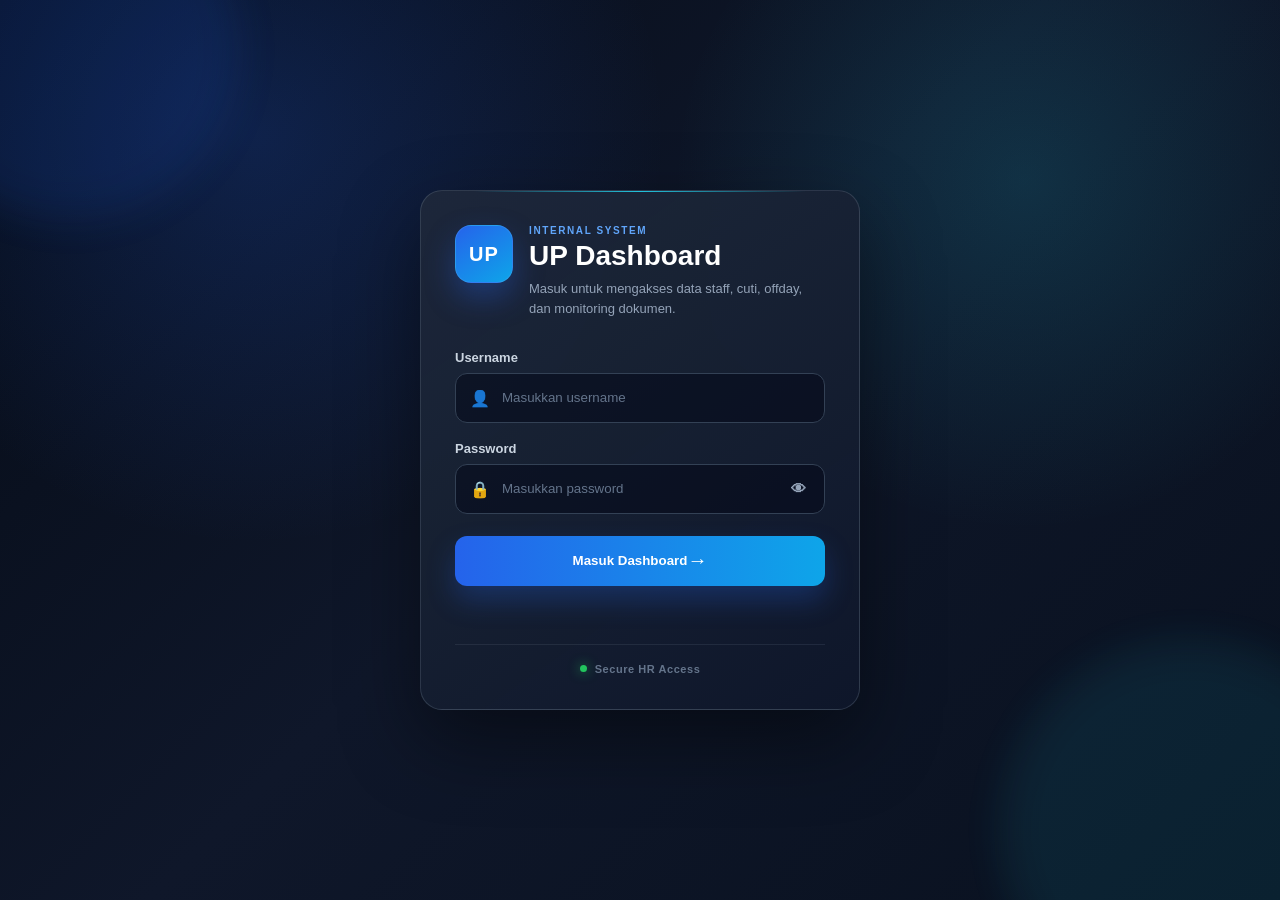
==== index.html @ 170ffdde "fix(ui): refine dashboard colors language and navigation" ====
<!DOCTYPE html>
<html lang="id">
<head>
  <meta charset="UTF-8">
  <meta name="viewport" content="width=device-width, initial-scale=1.0">

  <title>Operation Center</title>

  <link rel="stylesheet" href="theme.css">
  <link rel="stylesheet" href="component.css">
  <link rel="stylesheet" href="animation.css">
  <link rel="stylesheet" href="dashboard.css">
</head>

<body class="oc-dashboard-body">
  <div class="oc-shell">

    <aside class="oc-sidebar">
      <div class="oc-brand">
        <div class="oc-brand-mark" aria-hidden="true">
          <span>OC</span>
        </div>

        <div class="oc-brand-copy">
          <strong>OPERATION CENTER</strong>
          <small>Pusat Operasional</small>
        </div>
      </div>

      <div class="oc-sidebar-label">MENU UTAMA</div>
      <ul id="sidebarMenu" class="oc-nav"></ul>

      <div class="oc-sidebar-footer">
        <div class="oc-system-card">
          <div class="oc-system-head">
            <span class="oc-system-pulse"></span>
            <strong>Sistem Aktif</strong>
          </div>
          <small>Seluruh layanan berjalan normal</small>
        </div>
      </div>
    </aside>

    <main class="oc-main">
      <header class="oc-topbar">
        <div>
          <span class="oc-topbar-eyebrow">OPERATION CENTER</span>
          <strong class="oc-topbar-title">Home</strong>
        </div>

        <div class="oc-topbar-actions">
          <button
            type="button"
            id="btnRefreshDashboard"
            class="oc-btn oc-btn-secondary oc-refresh-btn">
            Perbarui Data
          </button>

          <div class="oc-user-chip">
            <div id="userInitial" class="oc-avatar">OC</div>

            <div class="oc-user-copy">
              <strong id="userInfo">Memuat pengguna...</strong>
              <small>Sesi pengguna aktif</small>
            </div>
          </div>

          <button
            type="button"
            id="btnLogout"
            class="oc-btn oc-btn-ghost">
            Keluar
          </button>
        </div>
      </header>

      <section class="oc-page-heading oc-enter">
        <div>
          <span class="oc-section-kicker">STATUS OPERASIONAL</span>
          <h1 id="welcomeTitle">Selamat Datang</h1>
          <p id="dashboardDate">Memuat tanggal...</p>
        </div>

        <div class="oc-live-status">
          <span class="oc-system-pulse"></span>
          <div>
            <strong>Operasional</strong>
            <small>Status sistem saat ini</small>
          </div>
        </div>
      </section>

      <div id="dashboardError" class="oc-dashboard-error" hidden></div>

      <section class="oc-stat-grid oc-enter">
        <article class="oc-stat-card oc-stat-personnel oc-hover-lift">
          <div class="oc-stat-top">
            <span class="oc-stat-label">TOTAL STAFF</span>
            <span class="oc-stat-symbol">01</span>
          </div>
          <strong id="totalStaff" class="oc-stat-number">0</strong>
          <small id="roleSummary" class="oc-stat-caption">
            CS 0 · Kapten 0 · Kasir 0
          </small>
        </article>

        <article class="oc-stat-card oc-stat-leave oc-hover-lift">
          <div class="oc-stat-top">
            <span class="oc-stat-label">CUTI HARI INI</span>
            <span class="oc-stat-symbol">02</span>
          </div>
          <strong id="staffCuti" class="oc-stat-number">0</strong>
          <small class="oc-stat-caption">Staff yang sedang cuti</small>
        </article>

        <article class="oc-stat-card oc-stat-offday oc-hover-lift">
          <div class="oc-stat-top">
            <span class="oc-stat-label">OFFDAY HARI INI</span>
            <span class="oc-stat-symbol">03</span>
          </div>
          <strong id="offdayHariIni" class="oc-stat-number">0</strong>
          <small class="oc-stat-caption">Offday yang sudah disetujui</small>
        </article>

        <article class="oc-stat-card oc-stat-alert oc-hover-lift">
          <div class="oc-stat-top">
            <span class="oc-stat-label">PERINGATAN DOKUMEN</span>
            <span class="oc-stat-symbol">04</span>
          </div>
          <strong id="documentWarning" class="oc-stat-number">0</strong>
          <small id="documentWarningText" class="oc-stat-caption">
            Passport 0 · Visa 0
          </small>
        </article>
      </section>

      <section class="oc-dashboard-grid oc-dashboard-grid-primary">
        <article class="oc-panel oc-enter">
          <div class="oc-panel-header">
            <div>
              <span class="oc-section-kicker">KOMPOSISI STAFF</span>
              <h2>Komposisi Tim</h2>
              <p>Perbandingan jumlah staff berdasarkan jabatan.</p>
            </div>
          </div>

          <div id="roleChart" class="role-chart">
            <div class="oc-skeleton" style="height: 150px;"></div>
          </div>
        </article>

        <article class="oc-panel oc-enter">
          <div class="oc-panel-header">
            <div>
              <span class="oc-section-kicker">HARI INI</span>
              <h2>Aktivitas Operasional</h2>
              <p>Ringkasan kondisi staff hari ini.</p>
            </div>
          </div>

          <div id="todayActivity" class="activity-list">
            <div class="oc-skeleton" style="height: 150px;"></div>
          </div>
        </article>
      </section>

      <section class="oc-dashboard-grid">
        <article class="oc-panel oc-enter">
          <div class="oc-panel-header">
            <div>
              <span class="oc-section-kicker">PASSPORT</span>
              <h2>Segera Kedaluwarsa</h2>
              <p>Dokumen yang masuk periode peringatan.</p>
            </div>

            <span id="passportWarningBadge" class="oc-badge oc-badge-warning">0</span>
          </div>

          <div id="passportWarningList" class="warning-list"></div>
        </article>

        <article class="oc-panel oc-enter">
          <div class="oc-panel-header">
            <div>
              <span class="oc-section-kicker">VISA</span>
              <h2>Segera Kedaluwarsa</h2>
              <p>Data visa yang membutuhkan perhatian.</p>
            </div>

            <span id="visaWarningBadge" class="oc-badge oc-badge-warning">0</span>
          </div>

          <div id="visaWarningList" class="warning-list"></div>
        </article>
      </section>

      <section class="oc-dashboard-grid">
        <article class="oc-panel oc-enter">
          <div class="oc-panel-header">
            <div>
              <span class="oc-section-kicker">STAFF TERBARU</span>
              <h2>Staff Baru Bergabung</h2>
              <p>Data staff yang terakhir bergabung.</p>
            </div>
          </div>

          <div id="newStaffList" class="new-staff-list"></div>
        </article>

        <article class="oc-panel oc-enter">
          <div class="oc-panel-header">
            <div>
              <span class="oc-section-kicker">RINGKASAN CEPAT</span>
              <h2>Ringkasan Staff</h2>
              <p>Informasi singkat dari database staff.</p>
            </div>
          </div>

          <div class="quick-stat-grid">
            <div class="oc-quick-stat">
              <span>Rata-rata Usia</span>
              <strong id="averageAge">0</strong>
            </div>

            <div class="oc-quick-stat">
              <span>Staff Aktif Hari Ini</span>
              <strong id="activeToday">0</strong>
            </div>

            <div class="oc-quick-stat">
              <span>Domisili Terbanyak</span>
              <strong id="topDomicile">-</strong>
            </div>

            <div class="oc-quick-stat">
              <span>Masa Kerja Terlama</span>
              <strong id="longestServing">-</strong>
            </div>
          </div>
        </article>
      </section>
    </main>
  </div>

  <script src="auth.js"></script>
  <script src="menu.js"></script>
  <script src="ui.js"></script>
  <script src="dashboard.js"></script>
</body>
</html>
---- theme.css ----
@import url("https://fonts.googleapis.com/css2?family=Plus+Jakarta+Sans:wght@400;500;600;700;800&display=swap");

:root {
  color-scheme: dark;

  --oc-font: "Plus Jakarta Sans", Inter, ui-sans-serif, system-ui, -apple-system, BlinkMacSystemFont, "Segoe UI", sans-serif;

  --oc-bg: #12232a;
  --oc-bg-soft: #18313a;
  --oc-surface: #20414a;
  --oc-surface-soft: #28515a;
  --oc-surface-raised: #32616a;

  --oc-text: #f7fbf8;
  --oc-text-soft: #d7e5dd;
  --oc-muted: #a7bbb0;

  --oc-line: rgba(224, 242, 232, .14);
  --oc-line-strong: rgba(224, 242, 232, .24);

  --oc-primary: #7ee0a5;
  --oc-primary-strong: #4fc883;
  --oc-primary-soft: rgba(126, 224, 165, .18);

  --oc-blue: #8db7ff;
  --oc-blue-soft: rgba(141, 183, 255, .17);

  --oc-warning: #f0c96e;
  --oc-warning-soft: rgba(240, 201, 110, .17);

  --oc-danger: #ef9292;
  --oc-danger-soft: rgba(239, 146, 146, .17);

  --oc-purple: #b9a2eb;
  --oc-purple-soft: rgba(185, 162, 235, .17);

  --oc-radius-xs: 8px;
  --oc-radius-sm: 12px;
  --oc-radius-md: 16px;
  --oc-radius-lg: 22px;
  --oc-radius-xl: 28px;

  --oc-shadow-sm: 0 10px 26px rgba(4, 14, 17, .14);
  --oc-shadow-md: 0 18px 46px rgba(4, 14, 17, .20);
  --oc-shadow-lg: 0 30px 84px rgba(4, 14, 17, .28);

  --oc-speed-fast: 140ms;
  --oc-speed: 190ms;
  --oc-speed-slow: 320ms;
  --oc-ease: cubic-bezier(.2, .75, .2, 1);

  --oc-sidebar-width: 264px;
  --oc-topbar-height: 72px;

  --oc-z-dropdown: 50;
  --oc-z-topbar: 100;
  --oc-z-modal: 1000;
  --oc-z-toast: 1200;
}

*,
*::before,
*::after {
  box-sizing: border-box;
}

html {
  min-height: 100%;
  background: var(--oc-bg);
}

body {
  margin: 0;
  min-height: 100vh;
  background:
    radial-gradient(circle at 12% 10%, rgba(126, 224, 165, .10), transparent 30rem),
    radial-gradient(circle at 88% 8%, rgba(141, 183, 255, .08), transparent 28rem),
    linear-gradient(150deg, #12242b 0%, #18323a 52%, #102127 100%);
  color: var(--oc-text);
  font-family: var(--oc-font);
  text-rendering: optimizeLegibility;
}

button,
input,
select,
textarea {
  font: inherit;
}

a {
  color: inherit;
}

::selection {
  background: rgba(126, 224, 165, .34);
  color: #fff;
}
---- component.css ----
.oc-card {
  border: 1px solid var(--oc-line);
  border-radius: var(--oc-radius-lg);
  background:
    linear-gradient(145deg, rgba(28, 57, 68, .92), rgba(18, 37, 45, .96));
  box-shadow: var(--oc-shadow-sm);
}

.oc-card-soft {
  border: 1px solid var(--oc-line);
  border-radius: var(--oc-radius-md);
  background: rgba(255, 255, 255, .025);
}

.oc-btn {
  display: inline-flex;
  align-items: center;
  justify-content: center;
  gap: 8px;
  min-height: 40px;
  padding: 9px 14px;
  border: 1px solid transparent;
  border-radius: 12px;
  cursor: pointer;
  font-weight: 700;
  transition:
    transform var(--oc-speed) var(--oc-ease),
    background var(--oc-speed) var(--oc-ease),
    border-color var(--oc-speed) var(--oc-ease),
    opacity var(--oc-speed) var(--oc-ease);
}

.oc-btn:hover {
  transform: translateY(-1px);
}

.oc-btn:active {
  transform: translateY(0);
}

.oc-btn:disabled {
  cursor: not-allowed;
  opacity: .48;
}

.oc-btn-primary {
  background: linear-gradient(135deg, var(--oc-primary-strong), var(--oc-primary));
  color: #07180f;
  box-shadow: 0 12px 24px rgba(72, 185, 120, .16);
}

.oc-btn-secondary {
  border-color: var(--oc-line);
  background: rgba(255, 255, 255, .035);
  color: var(--oc-text);
}

.oc-btn-danger {
  background: var(--oc-danger);
  color: #2a0c0c;
}

.oc-btn-ghost {
  background: transparent;
  color: var(--oc-text-soft);
}

.oc-input,
.oc-select,
.oc-textarea {
  width: 100%;
  border: 1px solid var(--oc-line-strong);
  border-radius: 12px;
  background: rgba(7, 18, 23, .62);
  color: var(--oc-text);
  outline: none;
  transition:
    border-color var(--oc-speed) var(--oc-ease),
    box-shadow var(--oc-speed) var(--oc-ease),
    background var(--oc-speed) var(--oc-ease);
}

.oc-input,
.oc-select {
  min-height: 44px;
  padding: 10px 12px;
}

.oc-textarea {
  min-height: 110px;
  padding: 12px;
  resize: vertical;
}

.oc-input:focus,
.oc-select:focus,
.oc-textarea:focus {
  border-color: rgba(114, 212, 154, .58);
  background: rgba(9, 24, 30, .86);
  box-shadow: 0 0 0 4px rgba(114, 212, 154, .10);
}

.oc-badge {
  display: inline-flex;
  align-items: center;
  gap: 6px;
  min-height: 26px;
  padding: 5px 9px;
  border-radius: 999px;
  font-size: 10px;
  font-weight: 800;
}

.oc-badge-success {
  background: var(--oc-primary-soft);
  color: #c9eed8;
}

.oc-badge-info {
  background: var(--oc-blue-soft);
  color: #c8d9ff;
}

.oc-badge-warning {
  background: var(--oc-warning-soft);
  color: #f0daa6;
}

.oc-badge-danger {
  background: var(--oc-danger-soft);
  color: #f4bcbc;
}

.oc-table-wrap {
  overflow: auto;
  border: 1px solid var(--oc-line);
  border-radius: var(--oc-radius-lg);
  background: rgba(18, 37, 45, .74);
}

.oc-table {
  width: 100%;
  min-width: 820px;
  border-collapse: separate;
  border-spacing: 0;
}

.oc-table th {
  position: sticky;
  top: 0;
  z-index: 2;
  padding: 13px 14px;
  border-bottom: 1px solid var(--oc-line);
  background: rgba(13, 29, 35, .96);
  color: var(--oc-muted);
  font-size: 10px;
  letter-spacing: .10em;
  text-align: left;
}

.oc-table td {
  padding: 14px;
  border-bottom: 1px solid var(--oc-line);
  color: var(--oc-text-soft);
  font-size: 12px;
}

.oc-table tbody tr {
  transition: background var(--oc-speed) var(--oc-ease);
}

.oc-table tbody tr:hover {
  background: rgba(255, 255, 255, .025);
}

.oc-modal {
  position: fixed;
  inset: 0;
  z-index: var(--oc-z-modal);
  display: none;
  align-items: center;
  justify-content: center;
  padding: 20px;
  background: rgba(3, 10, 13, .74);
  backdrop-filter: blur(10px);
}

.oc-modal.is-open {
  display: flex;
}

.oc-modal-panel {
  width: min(680px, 100%);
  max-height: 90vh;
  overflow: auto;
  border: 1px solid var(--oc-line-strong);
  border-radius: var(--oc-radius-xl);
  background:
    linear-gradient(145deg, rgba(32, 64, 75, .98), rgba(14, 31, 38, .98));
  box-shadow: var(--oc-shadow-lg);
}

.oc-modal-head,
.oc-modal-foot {
  display: flex;
  align-items: center;
  justify-content: space-between;
  gap: 14px;
  padding: 18px 20px;
}

.oc-modal-head {
  border-bottom: 1px solid var(--oc-line);
}

.oc-modal-body {
  padding: 20px;
}

.oc-modal-foot {
  justify-content: flex-end;
  border-top: 1px solid var(--oc-line);
}

.oc-toast-stack {
  position: fixed;
  top: 18px;
  right: 18px;
  z-index: var(--oc-z-toast);
  display: grid;
  gap: 10px;
  width: min(360px, calc(100vw - 36px));
}

.oc-toast {
  position: relative;
  padding: 14px 16px;
  overflow: hidden;
  border: 1px solid var(--oc-line-strong);
  border-radius: 14px;
  background: rgba(22, 47, 56, .97);
  box-shadow: var(--oc-shadow-md);
}

.oc-toast strong {
  display: block;
  margin-bottom: 4px;
  color: #fff;
  font-size: 12px;
}

.oc-toast p {
  margin: 0;
  color: var(--oc-muted);
  font-size: 11px;
}

.oc-toast::after {
  position: absolute;
  right: 0;
  bottom: 0;
  left: 0;
  height: 2px;
  transform-origin: left;
  animation: ocToastProgress var(--toast-duration, 3200ms) linear forwards;
  background: var(--oc-primary);
  content: "";
}

.oc-skeleton {
  position: relative;
  overflow: hidden;
  border-radius: 10px;
  background: rgba(255, 255, 255, .04);
}

.oc-skeleton::after {
  position: absolute;
  inset: 0;
  transform: translateX(-100%);
  animation: ocShimmer 1.4s infinite;
  background: linear-gradient(90deg, transparent, rgba(255,255,255,.07), transparent);
  content: "";
}

.oc-empty {
  padding: 26px 18px;
  color: var(--oc-muted);
  text-align: center;
}

.oc-avatar {
  display: grid;
  width: 36px;
  height: 36px;
  place-items: center;
  border-radius: 50%;
  background: var(--oc-primary-soft);
  color: #dff7e8;
  font-size: 12px;
  font-weight: 800;
}
---- animation.css ----
@keyframes ocFadeUp {
  from {
    opacity: 0;
    transform: translateY(10px);
  }
  to {
    opacity: 1;
    transform: translateY(0);
  }
}

@keyframes ocModalIn {
  from {
    opacity: 0;
    transform: translateY(8px) scale(.985);
  }
  to {
    opacity: 1;
    transform: translateY(0) scale(1);
  }
}

@keyframes ocToastProgress {
  from { transform: scaleX(1); }
  to { transform: scaleX(0); }
}

@keyframes ocShimmer {
  to { transform: translateX(100%); }
}

.oc-enter {
  animation: ocFadeUp 420ms var(--oc-ease) both;
}

.oc-modal.is-open .oc-modal-panel {
  animation: ocModalIn 240ms var(--oc-ease) both;
}

.oc-hover-lift {
  transition:
    transform var(--oc-speed) var(--oc-ease),
    border-color var(--oc-speed) var(--oc-ease),
    box-shadow var(--oc-speed) var(--oc-ease);
}

.oc-hover-lift:hover {
  transform: translateY(-2px);
  border-color: var(--oc-line-strong);
  box-shadow: var(--oc-shadow-md);
}

@media (prefers-reduced-motion: reduce) {
  *,
  *::before,
  *::after {
    scroll-behavior: auto !important;
    animation-duration: .001ms !important;
    animation-iteration-count: 1 !important;
    transition-duration: .001ms !important;
  }
}
---- dashboard.css ----
.oc-dashboard-body {
  min-width: 320px;
  overflow-x: hidden;
}

.oc-shell {
  display: grid;
  grid-template-columns: var(--oc-sidebar-width) minmax(0, 1fr);
  min-height: 100vh;
}

.oc-sidebar {
  position: sticky;
  top: 0;
  display: flex;
  flex-direction: column;
  height: 100vh;
  padding: 22px 16px 16px;
  overflow-y: auto;
  border-right: 1px solid var(--oc-line);
  background:
    linear-gradient(180deg, rgba(30, 63, 73, .98), rgba(18, 39, 47, .99));
  backdrop-filter: blur(8px);
}

.oc-brand {
  display: flex;
  align-items: center;
  gap: 12px;
  padding: 7px 8px 23px;
}

.oc-brand-mark {
  position: relative;
  display: grid;
  width: 46px;
  height: 46px;
  flex: 0 0 auto;
  place-items: center;
  overflow: hidden;
  border: 1px solid rgba(114, 212, 154, .27);
  border-radius: 15px;
  background:
    radial-gradient(circle at 28% 24%, rgba(255,255,255,.20), transparent 30%),
    linear-gradient(145deg, rgba(114,212,154,.25), rgba(72,185,120,.08));
  color: #e5faed;
  box-shadow: 0 12px 28px rgba(34, 121, 75, .18);
  font-size: 12px;
  font-weight: 800;
  letter-spacing: .08em;
}

.oc-brand-mark::after {
  position: absolute;
  right: -14px;
  bottom: -18px;
  width: 44px;
  height: 44px;
  border: 1px solid rgba(114, 212, 154, .24);
  border-radius: 50%;
  content: "";
}

.oc-brand-copy strong,
.oc-brand-copy small {
  display: block;
}

.oc-brand-copy strong {
  font-size: 13px;
  letter-spacing: .10em;
}

.oc-brand-copy small {
  margin-top: 4px;
  color: var(--oc-muted);
  font-size: 10px;
}

.oc-sidebar-label {
  padding: 13px 12px 8px;
  color: #71897e;
  font-size: 9px;
  font-weight: 800;
  letter-spacing: .18em;
}

.oc-nav {
  display: grid;
  gap: 5px;
  margin: 0;
  padding: 0;
  list-style: none;
}

.oc-nav a {
  position: relative;
  display: flex;
  align-items: center;
  gap: 11px;
  min-height: 44px;
  padding: 10px 12px;
  border: 1px solid transparent;
  border-radius: 12px;
  color: var(--oc-text-soft);
  text-decoration: none;
  transition:
    color var(--oc-speed) var(--oc-ease),
    background var(--oc-speed) var(--oc-ease),
    border-color var(--oc-speed) var(--oc-ease),
    transform var(--oc-speed) var(--oc-ease);
}

.oc-nav a:hover {
  transform: translateX(2px);
  border-color: var(--oc-line);
  background: rgba(255,255,255,.035);
  color: #fff;
}

.oc-nav a.active {
  border-color: rgba(114, 212, 154, .18);
  background:
    linear-gradient(90deg, rgba(114,212,154,.15), rgba(114,212,154,.025));
  color: #effff5;
}

.oc-nav a.active::before {
  position: absolute;
  left: -5px;
  width: 3px;
  height: 24px;
  border-radius: 999px;
  background: var(--oc-primary);
  box-shadow: 0 0 16px rgba(114, 212, 154, .44);
  content: "";
}

.oc-nav-icon {
  display: grid;
  width: 24px;
  height: 24px;
  place-items: center;
  border: 1px solid var(--oc-line);
  border-radius: 8px;
  color: var(--oc-muted);
  font-size: 9px;
  font-weight: 800;
  letter-spacing: .04em;
}

.oc-nav a.active .oc-nav-icon {
  border-color: rgba(114, 212, 154, .20);
  background: var(--oc-primary-soft);
  color: var(--oc-primary);
}

.oc-sidebar-footer {
  margin-top: auto;
  padding-top: 22px;
}

.oc-system-card {
  padding: 14px;
  border: 1px solid var(--oc-line);
  border-radius: 16px;
  background: rgba(255,255,255,.025);
}

.oc-system-head {
  display: flex;
  align-items: center;
  gap: 8px;
}

.oc-system-head strong {
  font-size: 11px;
}

.oc-system-card small {
  display: block;
  margin-top: 7px;
  color: var(--oc-muted);
  font-size: 9px;
  line-height: 1.5;
}

.oc-system-pulse {
  width: 8px;
  height: 8px;
  flex: 0 0 auto;
  border-radius: 50%;
  background: var(--oc-primary);
  box-shadow: 0 0 14px rgba(114, 212, 154, .62);
}

.oc-main {
  min-width: 0;
  padding: 0 28px 42px;
}

.oc-topbar {
  position: sticky;
  top: 0;
  z-index: var(--oc-z-topbar);
  display: flex;
  align-items: center;
  justify-content: space-between;
  min-height: var(--oc-topbar-height);
  margin: 0 -28px 26px;
  padding: 0 28px;
  border-bottom: 1px solid var(--oc-line);
  background: rgba(19, 42, 50, .94);
  backdrop-filter: blur(8px);
}

.oc-topbar-eyebrow,
.oc-topbar-title {
  display: block;
}

.oc-topbar-eyebrow {
  color: var(--oc-muted);
  font-size: 9px;
  font-weight: 800;
  letter-spacing: .18em;
}

.oc-topbar-title {
  margin-top: 4px;
  font-size: 14px;
}

.oc-topbar-actions {
  display: flex;
  align-items: center;
  gap: 10px;
}

.oc-refresh-btn {
  min-width: 130px;
}

.oc-user-chip {
  display: flex;
  align-items: center;
  gap: 10px;
  padding: 6px 11px 6px 7px;
  border: 1px solid var(--oc-line);
  border-radius: 999px;
  background: rgba(255,255,255,.025);
}

.oc-user-copy strong,
.oc-user-copy small {
  display: block;
}

.oc-user-copy strong {
  max-width: 190px;
  overflow: hidden;
  font-size: 11px;
  text-overflow: ellipsis;
  white-space: nowrap;
}

.oc-user-copy small {
  margin-top: 2px;
  color: var(--oc-muted);
  font-size: 9px;
}

.oc-page-heading {
  display: flex;
  align-items: flex-end;
  justify-content: space-between;
  gap: 22px;
  margin-bottom: 22px;
}

.oc-section-kicker {
  color: var(--oc-primary);
  font-size: 9px;
  font-weight: 800;
  letter-spacing: .18em;
}

.oc-page-heading h1 {
  margin: 7px 0 0;
  font-size: clamp(28px, 3vw, 42px);
  line-height: 1.08;
}

.oc-page-heading p {
  margin: 9px 0 0;
  color: var(--oc-muted);
  font-size: 12px;
}

.oc-live-status {
  display: flex;
  align-items: center;
  gap: 11px;
  min-width: 190px;
  padding: 13px 15px;
  border: 1px solid rgba(114, 212, 154, .16);
  border-radius: 16px;
  background: rgba(114, 212, 154, .055);
}

.oc-live-status strong,
.oc-live-status small {
  display: block;
}

.oc-live-status strong {
  font-size: 11px;
}

.oc-live-status small {
  margin-top: 3px;
  color: var(--oc-muted);
  font-size: 9px;
}

.oc-dashboard-error {
  margin-bottom: 16px;
  padding: 14px 16px;
  border: 1px solid rgba(233, 130, 130, .24);
  border-radius: 14px;
  background: var(--oc-danger-soft);
  color: #f5c1c1;
  font-size: 12px;
}

.oc-stat-grid {
  display: grid;
  grid-template-columns: repeat(4, minmax(0, 1fr));
  gap: 16px;
}

.oc-stat-card {
  position: relative;
  min-height: 148px;
  padding: 18px;
  overflow: hidden;
  border: 1px solid var(--oc-line);
  border-radius: var(--oc-radius-lg);
  background:
    linear-gradient(145deg, rgba(38, 78, 88, .96), rgba(25, 53, 61, .98));
  box-shadow: var(--oc-shadow-sm);
}

.oc-stat-card::after {
  position: absolute;
  right: -42px;
  bottom: -64px;
  width: 152px;
  height: 152px;
  border: 1px solid currentColor;
  border-radius: 50%;
  content: "";
  opacity: .09;
}

.oc-stat-card::before {
  position: absolute;
  right: 22px;
  bottom: 18px;
  width: 38px;
  height: 1px;
  background: currentColor;
  content: "";
  opacity: .24;
}

.oc-stat-personnel { color: var(--oc-primary); }
.oc-stat-leave { color: var(--oc-blue); }
.oc-stat-offday { color: var(--oc-purple); }
.oc-stat-alert { color: var(--oc-warning); }

.oc-stat-top {
  display: flex;
  align-items: center;
  justify-content: space-between;
}

.oc-stat-label {
  color: var(--oc-text-soft);
  font-size: 10px;
  font-weight: 800;
  letter-spacing: .09em;
}

.oc-stat-symbol {
  color: currentColor;
  font-size: 10px;
  font-weight: 800;
}

.oc-stat-number {
  display: block;
  margin-top: 22px;
  color: #fff;
  font-size: 32px;
  font-weight: 800;
  line-height: 1;
}

.oc-stat-caption {
  display: block;
  margin-top: 9px;
  color: var(--oc-muted);
  font-size: 10px;
}

.oc-dashboard-grid {
  display: grid;
  grid-template-columns: repeat(2, minmax(0, 1fr));
  gap: 16px;
  margin-top: 16px;
}

.oc-dashboard-grid-primary {
  grid-template-columns: minmax(0, 1.15fr) minmax(0, .85fr);
}

.oc-panel {
  min-width: 0;
  padding: 18px;
  border: 1px solid var(--oc-line);
  border-radius: var(--oc-radius-lg);
  background:
    linear-gradient(145deg, rgba(35, 72, 82, .96), rgba(24, 50, 58, .98));
  box-shadow: var(--oc-shadow-sm);
}

.oc-panel-header {
  display: flex;
  align-items: flex-start;
  justify-content: space-between;
  gap: 15px;
  margin-bottom: 16px;
}

.oc-panel-header h2 {
  margin: 6px 0 0;
  font-size: 16px;
}

.oc-panel-header p {
  margin: 5px 0 0;
  color: var(--oc-muted);
  font-size: 10px;
  line-height: 1.5;
}

.role-chart,
.activity-list,
.warning-list,
.new-staff-list {
  display: grid;
  gap: 10px;
}

.role-row {
  display: grid;
  grid-template-columns: 82px minmax(0, 1fr) 38px;
  align-items: center;
  gap: 12px;
  min-height: 42px;
}

.role-label,
.role-value {
  color: var(--oc-text-soft);
  font-size: 11px;
  font-weight: 700;
}

.role-value {
  text-align: right;
}

.role-track {
  height: 8px;
  overflow: hidden;
  border-radius: 999px;
  background: rgba(255,255,255,.045);
}

.role-fill {
  height: 100%;
  border-radius: inherit;
  background: linear-gradient(90deg, var(--oc-primary-strong), var(--oc-primary));
}

.role-row:nth-child(2) .role-fill {
  background: linear-gradient(90deg, #6688cf, var(--oc-blue));
}

.role-row:nth-child(3) .role-fill {
  background: linear-gradient(90deg, #bf974a, var(--oc-warning));
}

.activity-item,
.warning-item,
.new-staff-item {
  display: flex;
  align-items: center;
  justify-content: space-between;
  gap: 14px;
  min-height: 58px;
  padding: 11px 12px;
  border: 1px solid var(--oc-line);
  border-radius: 13px;
  background: rgba(255,255,255,.022);
}

.activity-left strong,
.warning-left strong,
.new-staff-left strong {
  display: block;
  color: var(--oc-text);
  font-size: 11px;
}

.activity-left small,
.warning-left small,
.new-staff-left small {
  display: block;
  margin-top: 4px;
  color: var(--oc-muted);
  font-size: 9px;
}

.activity-count {
  display: grid;
  min-width: 32px;
  height: 32px;
  place-items: center;
  border-radius: 10px;
  background: var(--oc-primary-soft);
  color: #ccebd8;
  font-size: 10px;
  font-weight: 800;
}

.warning-days {
  color: #f0d79b;
  font-size: 10px;
  font-weight: 800;
}

.warning-days.expired {
  color: #f1b4b4;
}

.new-staff-role {
  padding: 5px 8px;
  border-radius: 999px;
  background: var(--oc-blue-soft);
  color: #c8d9ff;
  font-size: 8px;
  font-weight: 800;
  letter-spacing: .04em;
}

#passportWarningList,
#visaWarningList,
#newStaffList {
  max-height: 330px;
  overflow-y: auto;
  padding-right: 4px;
}

.quick-stat-grid {
  display: grid;
  grid-template-columns: repeat(2, minmax(0, 1fr));
  gap: 10px;
}

.oc-quick-stat {
  min-height: 88px;
  padding: 14px;
  border: 1px solid var(--oc-line);
  border-radius: 14px;
  background: rgba(255,255,255,.025);
}

.oc-quick-stat span {
  display: block;
  color: var(--oc-muted);
  font-size: 9px;
}

.oc-quick-stat strong {
  display: block;
  margin-top: 9px;
  color: var(--oc-text);
  font-size: 15px;
}

.dashboard-empty {
  padding: 22px 16px;
  border: 1px dashed var(--oc-line-strong);
  border-radius: 13px;
  color: var(--oc-muted);
  font-size: 10px;
  text-align: center;
}

@media (max-width: 1180px) {
  .oc-stat-grid {
    grid-template-columns: repeat(2, minmax(0, 1fr));
  }

  .oc-dashboard-grid-primary {
    grid-template-columns: 1fr;
  }
}

@media (max-width: 920px) {
  .oc-shell {
    grid-template-columns: 220px minmax(0, 1fr);
  }

  .oc-main {
    padding-inline: 20px;
  }

  .oc-topbar {
    margin-inline: -20px;
    padding-inline: 20px;
  }

  .oc-topbar-actions {
    gap: 7px;
  }

  .oc-user-copy {
    display: none;
  }
}

@media (max-width: 760px) {
  .oc-shell {
    display: block;
  }

  .oc-sidebar {
    position: relative;
    width: 100%;
    height: auto;
    border-right: 0;
    border-bottom: 1px solid var(--oc-line);
  }

  .oc-sidebar-footer {
    margin-top: 10px;
  }

  .oc-main {
    padding-inline: 16px;
  }

  .oc-topbar {
    position: relative;
    align-items: flex-start;
    margin-inline: -16px;
    padding: 14px 16px;
  }

  .oc-topbar-actions {
    flex-wrap: wrap;
    justify-content: flex-end;
  }

  .oc-page-heading {
    align-items: flex-start;
    flex-direction: column;
  }

  .oc-stat-grid,
  .oc-dashboard-grid,
  .quick-stat-grid {
    grid-template-columns: 1fr;
  }
}
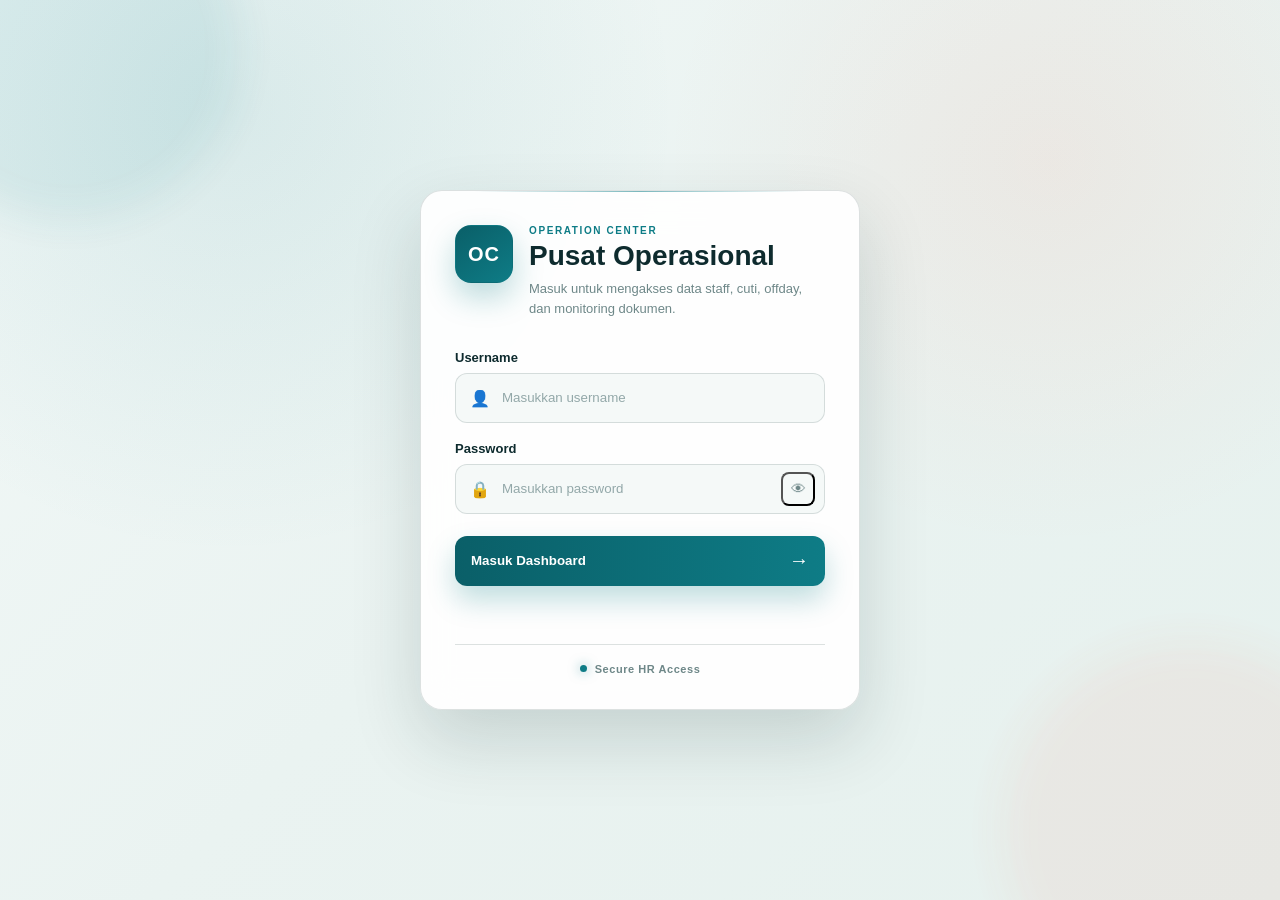
==== commit 65bb9af2: "feat(dashboard): tambah ikon & pewarnaan urgensi di widget Home" ====
--- a/index.html
+++ b/index.html
@@ -218,21 +218,25 @@
 
           <div class="quick-stat-grid">
             <div class="oc-quick-stat">
+              <span class="quick-stat-icon"><svg viewBox="0 0 24 24" fill="none" stroke="currentColor" stroke-width="1.8" stroke-linecap="round" stroke-linejoin="round"><path d="M16 21v-2a4 4 0 0 0-4-4H6a4 4 0 0 0-4 4v2"/><circle cx="9" cy="7" r="4"/><path d="M22 21v-2a4 4 0 0 0-3-3.87"/><path d="M16 3.13a4 4 0 0 1 0 7.75"/></svg></span>
               <span>Rata-rata Usia</span>
               <strong id="averageAge">0</strong>
             </div>
 
             <div class="oc-quick-stat">
+              <span class="quick-stat-icon"><svg viewBox="0 0 24 24" fill="none" stroke="currentColor" stroke-width="1.8" stroke-linecap="round" stroke-linejoin="round"><circle cx="12" cy="12" r="10"/><path d="m9 12 2 2 4-4"/></svg></span>
               <span>Staff Aktif Hari Ini</span>
               <strong id="activeToday">0</strong>
             </div>
 
             <div class="oc-quick-stat">
+              <span class="quick-stat-icon"><svg viewBox="0 0 24 24" fill="none" stroke="currentColor" stroke-width="1.8" stroke-linecap="round" stroke-linejoin="round"><path d="M20 10c0 6-8 12-8 12s-8-6-8-12a8 8 0 0 1 16 0Z"/><circle cx="12" cy="10" r="3"/></svg></span>
               <span>Domisili Terbanyak</span>
               <strong id="topDomicile">-</strong>
             </div>
 
             <div class="oc-quick-stat">
+              <span class="quick-stat-icon"><svg viewBox="0 0 24 24" fill="none" stroke="currentColor" stroke-width="1.8" stroke-linecap="round" stroke-linejoin="round"><rect width="20" height="14" x="2" y="7" rx="2"/><path d="M16 7V5a2 2 0 0 0-2-2h-4a2 2 0 0 0-2 2v2"/></svg></span>
               <span>Masa Kerja Terlama</span>
               <strong id="longestServing">-</strong>
             </div>
--- a/theme.css
+++ b/theme.css
@@ -1,38 +1,53 @@
 @import url("https://fonts.googleapis.com/css2?family=Plus+Jakarta+Sans:wght@400;500;600;700;800&display=swap");
 
+/*
+  =========================================================
+  HARBOR DECK — palet terang bertema pusat operasional
+  pelabuhan/kapal (cocok dengan role KAPTEN, CS, KASIR).
+  Latar cerah seperti kabut laut, aksen teal pelabuhan,
+  dan satu warna koral "suar" dipakai terbatas untuk hal
+  yang butuh perhatian (menu aktif, status mendesak).
+  =========================================================
+*/
+
 :root {
-  color-scheme: dark;
+  color-scheme: light;
 
   --oc-font: "Plus Jakarta Sans", Inter, ui-sans-serif, system-ui, -apple-system, BlinkMacSystemFont, "Segoe UI", sans-serif;
 
-  --oc-bg: #12232a;
-  --oc-bg-soft: #18313a;
-  --oc-surface: #20414a;
-  --oc-surface-soft: #28515a;
-  --oc-surface-raised: #32616a;
+  --oc-bg: #eff5f4;
+  --oc-bg-soft: #e3eeec;
+  --oc-surface: #ffffff;
+  --oc-surface-soft: #f4f9f8;
+  --oc-surface-raised: #e7f1ef;
 
-  --oc-text: #f7fbf8;
-  --oc-text-soft: #d7e5dd;
-  --oc-muted: #a7bbb0;
+  --oc-text: #0e2b2e;
+  --oc-text-soft: #3e5c5c;
+  --oc-muted: #6e8788;
 
-  --oc-line: rgba(224, 242, 232, .14);
-  --oc-line-strong: rgba(224, 242, 232, .24);
+  --oc-line: rgba(14, 43, 46, .12);
+  --oc-line-strong: rgba(14, 43, 46, .22);
 
-  --oc-primary: #7ee0a5;
-  --oc-primary-strong: #4fc883;
-  --oc-primary-soft: rgba(126, 224, 165, .18);
+  --oc-primary: #0e7c86;
+  --oc-primary-strong: #0a5f68;
+  --oc-primary-soft: rgba(14, 124, 134, .12);
 
-  --oc-blue: #8db7ff;
-  --oc-blue-soft: rgba(141, 183, 255, .17);
+  --oc-blue: #2e7dc0;
+  --oc-blue-soft: rgba(46, 125, 192, .12);
 
-  --oc-warning: #f0c96e;
-  --oc-warning-soft: rgba(240, 201, 110, .17);
+  --oc-warning: #c97a12;
+  --oc-warning-soft: rgba(201, 122, 18, .14);
 
-  --oc-danger: #ef9292;
-  --oc-danger-soft: rgba(239, 146, 146, .17);
+  --oc-danger: #c8483a;
+  --oc-danger-soft: rgba(200, 72, 58, .12);
 
-  --oc-purple: #b9a2eb;
-  --oc-purple-soft: rgba(185, 162, 235, .17);
+  --oc-purple: #6e5da6;
+  --oc-purple-soft: rgba(110, 93, 166, .13);
+
+  /* Aksen "suar" — dipakai TERBATAS: menu aktif, status mendesak. */
+  --oc-accent: #ff6b4a;
+  --oc-accent-strong: #e8532f;
+  --oc-accent-soft: rgba(255, 107, 74, .14);
 
   --oc-radius-xs: 8px;
   --oc-radius-sm: 12px;
@@ -40,9 +55,9 @@
   --oc-radius-lg: 22px;
   --oc-radius-xl: 28px;
 
-  --oc-shadow-sm: 0 10px 26px rgba(4, 14, 17, .14);
-  --oc-shadow-md: 0 18px 46px rgba(4, 14, 17, .20);
-  --oc-shadow-lg: 0 30px 84px rgba(4, 14, 17, .28);
+  --oc-shadow-sm: 0 8px 20px rgba(14, 43, 46, .06);
+  --oc-shadow-md: 0 16px 36px rgba(14, 43, 46, .09);
+  --oc-shadow-lg: 0 26px 60px rgba(14, 43, 46, .14);
 
   --oc-speed-fast: 140ms;
   --oc-speed: 190ms;
@@ -73,9 +88,9 @@
   margin: 0;
   min-height: 100vh;
   background:
-    radial-gradient(circle at 12% 10%, rgba(126, 224, 165, .10), transparent 30rem),
-    radial-gradient(circle at 88% 8%, rgba(141, 183, 255, .08), transparent 28rem),
-    linear-gradient(150deg, #12242b 0%, #18323a 52%, #102127 100%);
+    radial-gradient(circle at 12% 8%, rgba(14, 124, 134, .08), transparent 32rem),
+    radial-gradient(circle at 90% 4%, rgba(255, 107, 74, .06), transparent 26rem),
+    linear-gradient(150deg, #f2f8f7 0%, #eaf3f1 52%, #e6f1ee 100%);
   color: var(--oc-text);
   font-family: var(--oc-font);
   text-rendering: optimizeLegibility;
@@ -93,6 +108,6 @@
 }
 
 ::selection {
-  background: rgba(126, 224, 165, .34);
-  color: #fff;
+  background: rgba(14, 124, 134, .22);
+  color: var(--oc-text);
 }
--- a/component.css
+++ b/component.css
@@ -2,14 +2,14 @@
   border: 1px solid var(--oc-line);
   border-radius: var(--oc-radius-lg);
   background:
-    linear-gradient(145deg, rgba(28, 57, 68, .92), rgba(18, 37, 45, .96));
+    linear-gradient(145deg, #ffffff, var(--oc-surface-soft));
   box-shadow: var(--oc-shadow-sm);
 }
 
 .oc-card-soft {
   border: 1px solid var(--oc-line);
   border-radius: var(--oc-radius-md);
-  background: rgba(255, 255, 255, .025);
+  background: var(--oc-surface-soft);
 }
 
 .oc-btn {
@@ -45,19 +45,19 @@
 
 .oc-btn-primary {
   background: linear-gradient(135deg, var(--oc-primary-strong), var(--oc-primary));
-  color: #07180f;
-  box-shadow: 0 12px 24px rgba(72, 185, 120, .16);
+  color: #ffffff;
+  box-shadow: 0 12px 24px rgba(14, 124, 134, .22);
 }
 
 .oc-btn-secondary {
   border-color: var(--oc-line);
-  background: rgba(255, 255, 255, .035);
+  background: var(--oc-surface);
   color: var(--oc-text);
 }
 
 .oc-btn-danger {
   background: var(--oc-danger);
-  color: #2a0c0c;
+  color: #ffffff;
 }
 
 .oc-btn-ghost {
@@ -71,7 +71,7 @@
   width: 100%;
   border: 1px solid var(--oc-line-strong);
   border-radius: 12px;
-  background: rgba(7, 18, 23, .62);
+  background: var(--oc-surface-soft);
   color: var(--oc-text);
   outline: none;
   transition:
@@ -95,9 +95,9 @@
 .oc-input:focus,
 .oc-select:focus,
 .oc-textarea:focus {
-  border-color: rgba(114, 212, 154, .58);
-  background: rgba(9, 24, 30, .86);
-  box-shadow: 0 0 0 4px rgba(114, 212, 154, .10);
+  border-color: rgba(14, 124, 134, .55);
+  background: var(--oc-surface);
+  box-shadow: 0 0 0 4px var(--oc-primary-soft);
 }
 
 .oc-badge {
@@ -113,29 +113,29 @@
 
 .oc-badge-success {
   background: var(--oc-primary-soft);
-  color: #c9eed8;
+  color: var(--oc-primary-strong);
 }
 
 .oc-badge-info {
   background: var(--oc-blue-soft);
-  color: #c8d9ff;
+  color: var(--oc-blue);
 }
 
 .oc-badge-warning {
   background: var(--oc-warning-soft);
-  color: #f0daa6;
+  color: var(--oc-warning);
 }
 
 .oc-badge-danger {
   background: var(--oc-danger-soft);
-  color: #f4bcbc;
+  color: var(--oc-danger);
 }
 
 .oc-table-wrap {
   overflow: auto;
   border: 1px solid var(--oc-line);
   border-radius: var(--oc-radius-lg);
-  background: rgba(18, 37, 45, .74);
+  background: var(--oc-surface);
 }
 
 .oc-table {
@@ -151,10 +151,11 @@
   z-index: 2;
   padding: 13px 14px;
   border-bottom: 1px solid var(--oc-line);
-  background: rgba(13, 29, 35, .96);
-  color: var(--oc-muted);
-  font-size: 10px;
-  letter-spacing: .10em;
+  background: var(--oc-surface-soft);
+  color: var(--oc-text);
+  font-size: 11px;
+  font-weight: 800;
+  letter-spacing: .06em;
   text-align: left;
 }
 
@@ -170,7 +171,7 @@
 }
 
 .oc-table tbody tr:hover {
-  background: rgba(255, 255, 255, .025);
+  background: var(--oc-surface-raised);
 }
 
 .oc-modal {
@@ -181,8 +182,8 @@
   align-items: center;
   justify-content: center;
   padding: 20px;
-  background: rgba(3, 10, 13, .74);
-  backdrop-filter: blur(10px);
+  background: rgba(14, 43, 46, .38);
+  backdrop-filter: blur(6px);
 }
 
 .oc-modal.is-open {
@@ -195,8 +196,7 @@
   overflow: auto;
   border: 1px solid var(--oc-line-strong);
   border-radius: var(--oc-radius-xl);
-  background:
-    linear-gradient(145deg, rgba(32, 64, 75, .98), rgba(14, 31, 38, .98));
+  background: var(--oc-surface);
   box-shadow: var(--oc-shadow-lg);
 }
 
@@ -238,14 +238,14 @@
   overflow: hidden;
   border: 1px solid var(--oc-line-strong);
   border-radius: 14px;
-  background: rgba(22, 47, 56, .97);
+  background: var(--oc-surface);
   box-shadow: var(--oc-shadow-md);
 }
 
 .oc-toast strong {
   display: block;
   margin-bottom: 4px;
-  color: #fff;
+  color: var(--oc-text);
   font-size: 12px;
 }
 
@@ -271,7 +271,7 @@
   position: relative;
   overflow: hidden;
   border-radius: 10px;
-  background: rgba(255, 255, 255, .04);
+  background: var(--oc-surface-raised);
 }
 
 .oc-skeleton::after {
@@ -279,7 +279,7 @@
   inset: 0;
   transform: translateX(-100%);
   animation: ocShimmer 1.4s infinite;
-  background: linear-gradient(90deg, transparent, rgba(255,255,255,.07), transparent);
+  background: linear-gradient(90deg, transparent, rgba(14, 43, 46, .07), transparent);
   content: "";
 }
 
@@ -296,7 +296,7 @@
   place-items: center;
   border-radius: 50%;
   background: var(--oc-primary-soft);
-  color: #dff7e8;
+  color: var(--oc-primary-strong);
   font-size: 12px;
   font-weight: 800;
 }
--- a/dashboard.css
+++ b/dashboard.css
@@ -19,7 +19,7 @@
   overflow-y: auto;
   border-right: 1px solid var(--oc-line);
   background:
-    linear-gradient(180deg, rgba(30, 63, 73, .98), rgba(18, 39, 47, .99));
+    linear-gradient(180deg, #ffffff, var(--oc-surface-soft));
   backdrop-filter: blur(8px);
 }
 
@@ -38,13 +38,13 @@
   flex: 0 0 auto;
   place-items: center;
   overflow: hidden;
-  border: 1px solid rgba(114, 212, 154, .27);
+  border: 1px solid rgba(14, 124, 134, .22);
   border-radius: 15px;
   background:
-    radial-gradient(circle at 28% 24%, rgba(255,255,255,.20), transparent 30%),
-    linear-gradient(145deg, rgba(114,212,154,.25), rgba(72,185,120,.08));
-  color: #e5faed;
-  box-shadow: 0 12px 28px rgba(34, 121, 75, .18);
+    radial-gradient(circle at 28% 24%, rgba(255,255,255,.5), transparent 30%),
+    linear-gradient(145deg, rgba(14,124,134,.20), rgba(14,124,134,.08));
+  color: var(--oc-primary-strong);
+  box-shadow: 0 12px 22px rgba(14, 124, 134, .14);
   font-size: 12px;
   font-weight: 800;
   letter-spacing: .08em;
@@ -56,7 +56,7 @@
   bottom: -18px;
   width: 44px;
   height: 44px;
-  border: 1px solid rgba(114, 212, 154, .24);
+  border: 1px solid rgba(14, 124, 134, .20);
   border-radius: 50%;
   content: "";
 }
@@ -79,8 +79,8 @@
 
 .oc-sidebar-label {
   padding: 13px 12px 8px;
-  color: #71897e;
-  font-size: 9px;
+  color: var(--oc-muted);
+  font-size: 10px;
   font-weight: 800;
   letter-spacing: .18em;
 }
@@ -114,15 +114,15 @@
 .oc-nav a:hover {
   transform: translateX(2px);
   border-color: var(--oc-line);
-  background: rgba(255,255,255,.035);
-  color: #fff;
+  background: var(--oc-accent-soft);
+  color: var(--oc-accent-strong);
 }
 
 .oc-nav a.active {
-  border-color: rgba(114, 212, 154, .18);
+  border-color: rgba(255, 107, 74, .28);
   background:
-    linear-gradient(90deg, rgba(114,212,154,.15), rgba(114,212,154,.025));
-  color: #effff5;
+    linear-gradient(90deg, rgba(255,107,74,.14), rgba(255,107,74,.03));
+  color: var(--oc-accent-strong);
 }
 
 .oc-nav a.active::before {
@@ -132,27 +132,43 @@
   height: 24px;
   border-radius: 999px;
   background: var(--oc-primary);
-  box-shadow: 0 0 16px rgba(114, 212, 154, .44);
+  box-shadow: 0 0 14px rgba(255, 107, 74, .38);
   content: "";
 }
 
 .oc-nav-icon {
   display: grid;
-  width: 24px;
-  height: 24px;
+  width: 30px;
+  height: 30px;
+  flex: 0 0 auto;
   place-items: center;
   border: 1px solid var(--oc-line);
-  border-radius: 8px;
-  color: var(--oc-muted);
-  font-size: 9px;
-  font-weight: 800;
-  letter-spacing: .04em;
+  border-radius: 10px;
+  color: var(--oc-muted);
+  background: var(--oc-surface-soft);
+  transition:
+    color var(--oc-speed) var(--oc-ease),
+    background var(--oc-speed) var(--oc-ease),
+    border-color var(--oc-speed) var(--oc-ease),
+    transform var(--oc-speed) var(--oc-ease);
+}
+
+.oc-nav-icon svg {
+  width: 16px;
+  height: 16px;
+}
+
+.oc-nav a:hover .oc-nav-icon {
+  border-color: rgba(255, 107, 74, .28);
+  background: var(--oc-accent-soft);
+  color: var(--oc-accent-strong);
+  transform: scale(1.08) rotate(-4deg);
 }
 
 .oc-nav a.active .oc-nav-icon {
-  border-color: rgba(114, 212, 154, .20);
-  background: var(--oc-primary-soft);
-  color: var(--oc-primary);
+  border-color: rgba(255, 107, 74, .30);
+  background: var(--oc-accent-soft);
+  color: var(--oc-accent-strong);
 }
 
 .oc-sidebar-footer {
@@ -164,7 +180,7 @@
   padding: 14px;
   border: 1px solid var(--oc-line);
   border-radius: 16px;
-  background: rgba(255,255,255,.025);
+  background: var(--oc-surface-soft);
 }
 
 .oc-system-head {
@@ -181,7 +197,7 @@
   display: block;
   margin-top: 7px;
   color: var(--oc-muted);
-  font-size: 9px;
+  font-size: 10px;
   line-height: 1.5;
 }
 
@@ -191,7 +207,7 @@
   flex: 0 0 auto;
   border-radius: 50%;
   background: var(--oc-primary);
-  box-shadow: 0 0 14px rgba(114, 212, 154, .62);
+  box-shadow: 0 0 12px rgba(14, 124, 134, .5);
 }
 
 .oc-main {
@@ -210,7 +226,7 @@
   margin: 0 -28px 26px;
   padding: 0 28px;
   border-bottom: 1px solid var(--oc-line);
-  background: rgba(19, 42, 50, .94);
+  background: rgba(255, 255, 255, .88);
   backdrop-filter: blur(8px);
 }
 
@@ -221,7 +237,7 @@
 
 .oc-topbar-eyebrow {
   color: var(--oc-muted);
-  font-size: 9px;
+  font-size: 10px;
   font-weight: 800;
   letter-spacing: .18em;
 }
@@ -248,7 +264,7 @@
   padding: 6px 11px 6px 7px;
   border: 1px solid var(--oc-line);
   border-radius: 999px;
-  background: rgba(255,255,255,.025);
+  background: var(--oc-surface-soft);
 }
 
 .oc-user-copy strong,
@@ -267,7 +283,7 @@
 .oc-user-copy small {
   margin-top: 2px;
   color: var(--oc-muted);
-  font-size: 9px;
+  font-size: 10px;
 }
 
 .oc-page-heading {
@@ -280,7 +296,7 @@
 
 .oc-section-kicker {
   color: var(--oc-primary);
-  font-size: 9px;
+  font-size: 11px;
   font-weight: 800;
   letter-spacing: .18em;
 }
@@ -303,9 +319,9 @@
   gap: 11px;
   min-width: 190px;
   padding: 13px 15px;
-  border: 1px solid rgba(114, 212, 154, .16);
+  border: 1px solid rgba(14, 124, 134, .18);
   border-radius: 16px;
-  background: rgba(114, 212, 154, .055);
+  background: rgba(14, 124, 134, .06);
 }
 
 .oc-live-status strong,
@@ -320,7 +336,7 @@
 .oc-live-status small {
   margin-top: 3px;
   color: var(--oc-muted);
-  font-size: 9px;
+  font-size: 10px;
 }
 
 .oc-dashboard-error {
@@ -329,7 +345,7 @@
   border: 1px solid rgba(233, 130, 130, .24);
   border-radius: 14px;
   background: var(--oc-danger-soft);
-  color: #f5c1c1;
+  color: var(--oc-danger);
   font-size: 12px;
 }
 
@@ -347,7 +363,7 @@
   border: 1px solid var(--oc-line);
   border-radius: var(--oc-radius-lg);
   background:
-    linear-gradient(145deg, rgba(38, 78, 88, .96), rgba(25, 53, 61, .98));
+    linear-gradient(145deg, #ffffff, var(--oc-surface-soft));
   box-shadow: var(--oc-shadow-sm);
 }
 
@@ -387,7 +403,7 @@
 
 .oc-stat-label {
   color: var(--oc-text-soft);
-  font-size: 10px;
+  font-size: 11px;
   font-weight: 800;
   letter-spacing: .09em;
 }
@@ -401,7 +417,7 @@
 .oc-stat-number {
   display: block;
   margin-top: 22px;
-  color: #fff;
+  color: var(--oc-text);
   font-size: 32px;
   font-weight: 800;
   line-height: 1;
@@ -431,7 +447,7 @@
   border: 1px solid var(--oc-line);
   border-radius: var(--oc-radius-lg);
   background:
-    linear-gradient(145deg, rgba(35, 72, 82, .96), rgba(24, 50, 58, .98));
+    linear-gradient(145deg, #ffffff, var(--oc-surface-soft));
   box-shadow: var(--oc-shadow-sm);
 }
 
@@ -445,13 +461,13 @@
 
 .oc-panel-header h2 {
   margin: 6px 0 0;
-  font-size: 16px;
+  font-size: 19px;
 }
 
 .oc-panel-header p {
   margin: 5px 0 0;
   color: var(--oc-muted);
-  font-size: 10px;
+  font-size: 11px;
   line-height: 1.5;
 }
 
@@ -486,7 +502,7 @@
   height: 8px;
   overflow: hidden;
   border-radius: 999px;
-  background: rgba(255,255,255,.045);
+  background: var(--oc-bg-soft);
 }
 
 .role-fill {
@@ -508,14 +524,70 @@
 .new-staff-item {
   display: flex;
   align-items: center;
-  justify-content: space-between;
-  gap: 14px;
+  gap: 12px;
   min-height: 58px;
   padding: 11px 12px;
   border: 1px solid var(--oc-line);
   border-radius: 13px;
-  background: rgba(255,255,255,.022);
-}
+  background: var(--oc-surface-soft);
+}
+
+.activity-left,
+.warning-left,
+.new-staff-left {
+  flex: 1;
+  min-width: 0;
+}
+
+/* Ikon bulat berwarna khas per jenis aktivitas hari ini */
+.activity-icon {
+  display: grid;
+  place-items: center;
+  width: 34px;
+  height: 34px;
+  flex: 0 0 auto;
+  border-radius: 10px;
+}
+
+.activity-icon svg { width: 16px; height: 16px; }
+
+.activity-icon-leave { background: var(--oc-blue-soft); color: var(--oc-blue); }
+.activity-icon-offday { background: var(--oc-purple-soft); color: var(--oc-purple); }
+.activity-icon-active { background: var(--oc-primary-soft); color: var(--oc-primary-strong); }
+.activity-icon-birthday { background: var(--oc-accent-soft); color: var(--oc-accent-strong); }
+
+/* Ikon dokumen (passport/visa), warna menunjukkan tingkat urgensi */
+.warning-icon {
+  display: grid;
+  place-items: center;
+  width: 34px;
+  height: 34px;
+  flex: 0 0 auto;
+  border-radius: 10px;
+  background: var(--oc-surface-raised);
+  color: var(--oc-muted);
+}
+
+.warning-icon svg { width: 16px; height: 16px; }
+.warning-icon.urgent { background: var(--oc-warning-soft); color: var(--oc-warning); }
+.warning-icon.expired { background: var(--oc-danger-soft); color: var(--oc-danger); }
+
+/* Avatar inisial staff baru, warna sesuai jabatan (samakan dengan dot kalender) */
+.new-staff-avatar {
+  display: grid;
+  place-items: center;
+  width: 34px;
+  height: 34px;
+  flex: 0 0 auto;
+  border-radius: 50%;
+  color: #fff;
+  font-size: 11px;
+  font-weight: 800;
+}
+
+.new-staff-avatar.role-cs { background: #2e7df6; }
+.new-staff-avatar.role-kapten { background: #8f4ce8; }
+.new-staff-avatar.role-kasir { background: #e99800; }
 
 .activity-left strong,
 .warning-left strong,
@@ -531,40 +603,51 @@
   display: block;
   margin-top: 4px;
   color: var(--oc-muted);
-  font-size: 9px;
+  font-size: 10px;
 }
 
 .activity-count {
   display: grid;
   min-width: 32px;
   height: 32px;
+  flex: 0 0 auto;
   place-items: center;
   border-radius: 10px;
   background: var(--oc-primary-soft);
-  color: #ccebd8;
+  color: var(--oc-primary-strong);
   font-size: 10px;
   font-weight: 800;
 }
 
 .warning-days {
-  color: #f0d79b;
-  font-size: 10px;
-  font-weight: 800;
+  flex: 0 0 auto;
+  color: var(--oc-muted);
+  font-size: 10px;
+  font-weight: 800;
+}
+
+.warning-days.urgent {
+  color: var(--oc-warning);
 }
 
 .warning-days.expired {
-  color: #f1b4b4;
+  color: var(--oc-danger);
 }
 
 .new-staff-role {
+  flex: 0 0 auto;
   padding: 5px 8px;
   border-radius: 999px;
   background: var(--oc-blue-soft);
-  color: #c8d9ff;
-  font-size: 8px;
+  color: var(--oc-blue);
+  font-size: 9px;
   font-weight: 800;
   letter-spacing: .04em;
 }
+
+.new-staff-role.role-cs { background: rgba(46,125,246,.14); color: #2e7df6; }
+.new-staff-role.role-kapten { background: rgba(143,76,232,.14); color: #8f4ce8; }
+.new-staff-role.role-kasir { background: rgba(233,152,0,.14); color: #c97a12; }
 
 #passportWarningList,
 #visaWarningList,
@@ -585,13 +668,26 @@
   padding: 14px;
   border: 1px solid var(--oc-line);
   border-radius: 14px;
-  background: rgba(255,255,255,.025);
-}
+  background: var(--oc-surface-soft);
+}
+
+.quick-stat-icon {
+  display: grid;
+  place-items: center;
+  width: 28px;
+  height: 28px;
+  margin-bottom: 9px;
+  border-radius: 8px;
+  background: var(--oc-primary-soft);
+  color: var(--oc-primary-strong);
+}
+
+.quick-stat-icon svg { width: 14px; height: 14px; }
 
 .oc-quick-stat span {
   display: block;
   color: var(--oc-muted);
-  font-size: 9px;
+  font-size: 10px;
 }
 
 .oc-quick-stat strong {
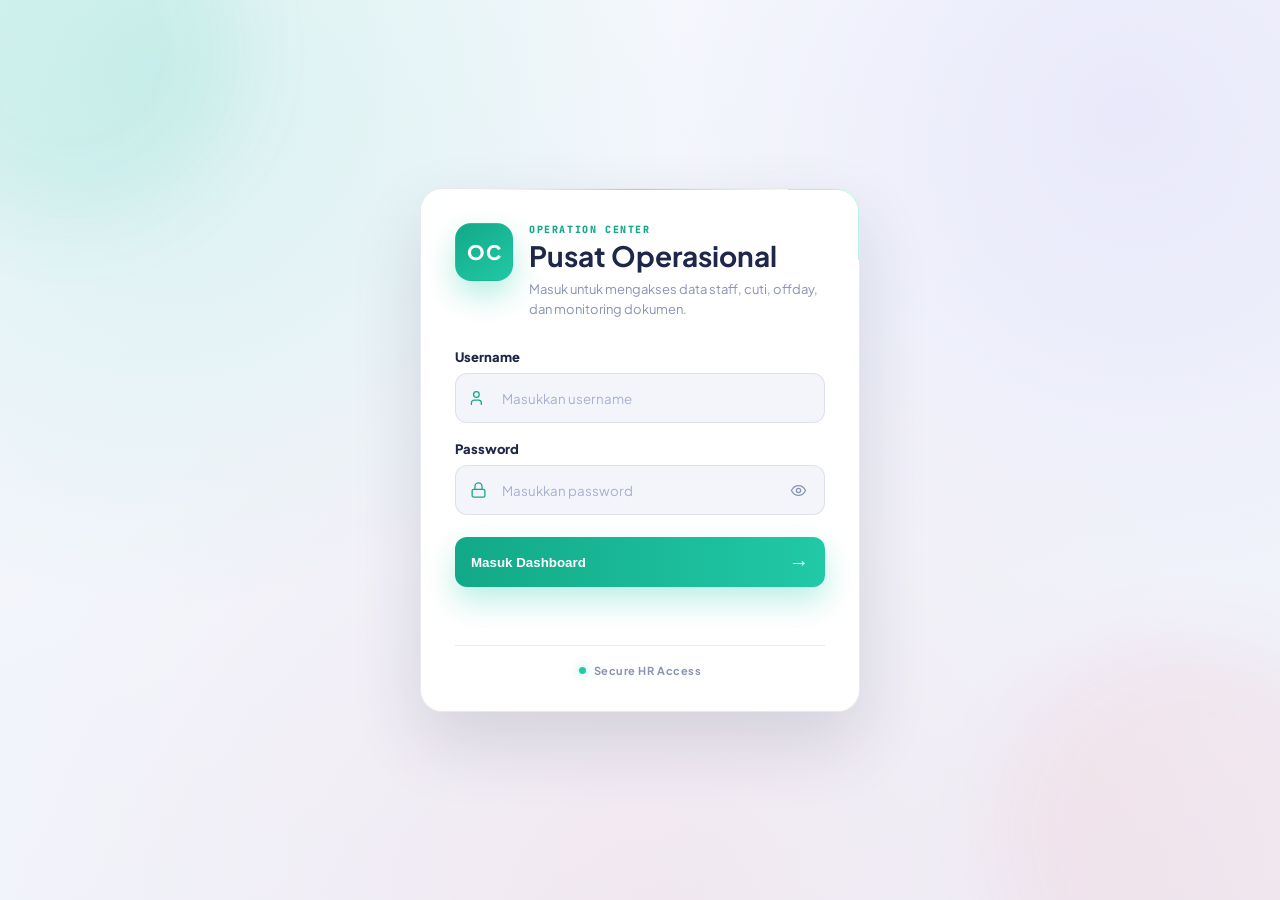
==== commit b3a680af: "feat(home): redesain total jadi command center — hero, KPI asimetris, timeline, staff overview, warn" ====
--- a/index.html
+++ b/index.html
@@ -74,178 +74,126 @@
         </div>
       </header>
 
-      <section class="oc-page-heading oc-enter">
-        <div>
-          <span class="oc-section-kicker">STATUS OPERASIONAL</span>
-          <h1 id="welcomeTitle">Selamat Datang</h1>
-          <p id="dashboardDate">Memuat tanggal...</p>
-        </div>
-
-        <div class="oc-live-status">
-          <span class="oc-system-pulse"></span>
-          <div>
-            <strong>Operasional</strong>
-            <small>Status sistem saat ini</small>
-          </div>
+      <section class="hub-hero oc-enter">
+        <div class="hub-hero-glow" aria-hidden="true"></div>
+
+        <div class="hub-hero-main">
+          <div class="hub-hero-top">
+            <span class="hub-hero-eyebrow" id="heroEyebrow">STATUS OPERASIONAL</span>
+            <span class="hub-hero-live"><span class="hub-pulse-dot"></span>Live</span>
+          </div>
+
+          <h1 class="hub-hero-title">Selamat datang, <span id="heroName">-</span></h1>
+          <p class="hub-hero-sub" id="heroSub">Memuat ringkasan operasional hari ini&hellip;</p>
+
+          <div class="hub-hero-metrics">
+            <div class="hub-hero-metric"><strong id="heroActive">0</strong><span>Staff Aktif</span></div>
+            <div class="hub-hero-metric-divider" aria-hidden="true"></div>
+            <div class="hub-hero-metric"><strong id="heroCuti">0</strong><span>Sedang Cuti</span></div>
+            <div class="hub-hero-metric-divider" aria-hidden="true"></div>
+            <div class="hub-hero-metric"><strong id="heroOffday">0</strong><span>Offday Hari Ini</span></div>
+          </div>
+
+          <div class="hub-hero-actions">
+            <a href="cuti-pengajuan.html" class="hub-hero-btn primary">+ Ajukan Cuti</a>
+            <a href="offday.html" class="hub-hero-btn">+ Ajukan Offday</a>
+            <a href="announcement.html" class="hub-hero-btn">📢 Announcement</a>
+          </div>
+        </div>
+
+        <div class="hub-hero-approval" id="heroApprovalCard">
+          <div class="oc-skeleton" style="height: 100%;"></div>
         </div>
       </section>
 
       <div id="dashboardError" class="oc-dashboard-error" hidden></div>
 
-      <section class="oc-stat-grid oc-enter">
-        <article class="oc-stat-card oc-stat-personnel oc-hover-lift">
-          <div class="oc-stat-top">
-            <span class="oc-stat-label">TOTAL STAFF</span>
-            <span class="oc-stat-symbol">01</span>
-          </div>
-          <strong id="totalStaff" class="oc-stat-number">0</strong>
-          <small id="roleSummary" class="oc-stat-caption">
-            CS 0 · Kapten 0 · Kasir 0
-          </small>
-        </article>
-
-        <article class="oc-stat-card oc-stat-leave oc-hover-lift">
-          <div class="oc-stat-top">
-            <span class="oc-stat-label">CUTI HARI INI</span>
-            <span class="oc-stat-symbol">02</span>
-          </div>
-          <strong id="staffCuti" class="oc-stat-number">0</strong>
-          <small class="oc-stat-caption">Staff yang sedang cuti</small>
-        </article>
-
-        <article class="oc-stat-card oc-stat-offday oc-hover-lift">
-          <div class="oc-stat-top">
-            <span class="oc-stat-label">OFFDAY HARI INI</span>
-            <span class="oc-stat-symbol">03</span>
-          </div>
-          <strong id="offdayHariIni" class="oc-stat-number">0</strong>
-          <small class="oc-stat-caption">Offday yang sudah disetujui</small>
-        </article>
-
-        <article class="oc-stat-card oc-stat-alert oc-hover-lift">
-          <div class="oc-stat-top">
-            <span class="oc-stat-label">PERINGATAN DOKUMEN</span>
-            <span class="oc-stat-symbol">04</span>
-          </div>
-          <strong id="documentWarning" class="oc-stat-number">0</strong>
-          <small id="documentWarningText" class="oc-stat-caption">
-            Passport 0 · Visa 0
-          </small>
-        </article>
-      </section>
-
-      <section class="oc-dashboard-grid oc-dashboard-grid-primary">
-        <article class="oc-panel oc-enter">
-          <div class="oc-panel-header">
-            <div>
-              <span class="oc-section-kicker">KOMPOSISI STAFF</span>
-              <h2>Komposisi Tim</h2>
-              <p>Perbandingan jumlah staff berdasarkan jabatan.</p>
-            </div>
-          </div>
-
-          <div id="roleChart" class="role-chart">
-            <div class="oc-skeleton" style="height: 150px;"></div>
-          </div>
-        </article>
-
-        <article class="oc-panel oc-enter">
-          <div class="oc-panel-header">
-            <div>
-              <span class="oc-section-kicker">HARI INI</span>
-              <h2>Aktivitas Operasional</h2>
-              <p>Ringkasan kondisi staff hari ini.</p>
-            </div>
-          </div>
-
-          <div id="todayActivity" class="activity-list">
-            <div class="oc-skeleton" style="height: 150px;"></div>
-          </div>
-        </article>
-      </section>
-
-      <section class="oc-dashboard-grid">
-        <article class="oc-panel oc-enter">
-          <div class="oc-panel-header">
-            <div>
-              <span class="oc-section-kicker">PASSPORT</span>
-              <h2>Segera Kedaluwarsa</h2>
-              <p>Dokumen yang masuk periode peringatan.</p>
-            </div>
-
-            <span id="passportWarningBadge" class="oc-badge oc-badge-warning">0</span>
-          </div>
-
-          <div id="passportWarningList" class="warning-list"></div>
-        </article>
-
-        <article class="oc-panel oc-enter">
-          <div class="oc-panel-header">
-            <div>
-              <span class="oc-section-kicker">VISA</span>
-              <h2>Segera Kedaluwarsa</h2>
-              <p>Data visa yang membutuhkan perhatian.</p>
-            </div>
-
-            <span id="visaWarningBadge" class="oc-badge oc-badge-warning">0</span>
-          </div>
-
-          <div id="visaWarningList" class="warning-list"></div>
-        </article>
-      </section>
-
-      <section class="oc-dashboard-grid">
-        <article class="oc-panel oc-enter">
-          <div class="oc-panel-header">
-            <div>
-              <span class="oc-section-kicker">STAFF TERBARU</span>
-              <h2>Staff Baru Bergabung</h2>
-              <p>Data staff yang terakhir bergabung.</p>
-            </div>
-          </div>
-
-          <div id="newStaffList" class="new-staff-list"></div>
-        </article>
-
-        <article class="oc-panel oc-enter">
-          <div class="oc-panel-header">
-            <div>
-              <span class="oc-section-kicker">RINGKASAN CEPAT</span>
-              <h2>Ringkasan Staff</h2>
-              <p>Informasi singkat dari database staff.</p>
-            </div>
-          </div>
-
-          <div class="quick-stat-grid">
-            <div class="oc-quick-stat">
-              <span class="quick-stat-icon"><svg viewBox="0 0 24 24" fill="none" stroke="currentColor" stroke-width="1.8" stroke-linecap="round" stroke-linejoin="round"><path d="M16 21v-2a4 4 0 0 0-4-4H6a4 4 0 0 0-4 4v2"/><circle cx="9" cy="7" r="4"/><path d="M22 21v-2a4 4 0 0 0-3-3.87"/><path d="M16 3.13a4 4 0 0 1 0 7.75"/></svg></span>
-              <span>Rata-rata Usia</span>
-              <strong id="averageAge">0</strong>
-            </div>
-
-            <div class="oc-quick-stat">
-              <span class="quick-stat-icon"><svg viewBox="0 0 24 24" fill="none" stroke="currentColor" stroke-width="1.8" stroke-linecap="round" stroke-linejoin="round"><circle cx="12" cy="12" r="10"/><path d="m9 12 2 2 4-4"/></svg></span>
-              <span>Staff Aktif Hari Ini</span>
-              <strong id="activeToday">0</strong>
-            </div>
-
-            <div class="oc-quick-stat">
-              <span class="quick-stat-icon"><svg viewBox="0 0 24 24" fill="none" stroke="currentColor" stroke-width="1.8" stroke-linecap="round" stroke-linejoin="round"><path d="M20 10c0 6-8 12-8 12s-8-6-8-12a8 8 0 0 1 16 0Z"/><circle cx="12" cy="10" r="3"/></svg></span>
-              <span>Domisili Terbanyak</span>
-              <strong id="topDomicile">-</strong>
-            </div>
-
-            <div class="oc-quick-stat">
-              <span class="quick-stat-icon"><svg viewBox="0 0 24 24" fill="none" stroke="currentColor" stroke-width="1.8" stroke-linecap="round" stroke-linejoin="round"><rect width="20" height="14" x="2" y="7" rx="2"/><path d="M16 7V5a2 2 0 0 0-2-2h-4a2 2 0 0 0-2 2v2"/></svg></span>
-              <span>Masa Kerja Terlama</span>
-              <strong id="longestServing">-</strong>
-            </div>
+      <section class="hub-kpi oc-enter">
+        <article class="hub-kpi-card hub-kpi-large" id="kpiStaffCard">
+          <div class="hub-kpi-head">
+            <span class="hub-kpi-icon"><svg viewBox="0 0 24 24" fill="none" stroke="currentColor" stroke-width="1.8" stroke-linecap="round" stroke-linejoin="round"><path d="M16 21v-2a4 4 0 0 0-4-4H6a4 4 0 0 0-4 4v2"/><circle cx="9" cy="7" r="4"/><path d="M22 21v-2a4 4 0 0 0-3-3.87"/><path d="M16 3.13a4 4 0 0 1 0 7.75"/></svg></span>
+            <span class="hub-kpi-tag">Total</span>
+          </div>
+          <strong id="kpiStaffValue" class="hub-kpi-value">0</strong>
+          <span class="hub-kpi-label">Total Staff Terdaftar</span>
+          <div class="hub-kpi-mini-bars" id="kpiStaffBars"></div>
+        </article>
+
+        <article class="hub-kpi-card hub-kpi-medium" id="kpiCutiCard">
+          <div class="hub-kpi-head">
+            <span class="hub-kpi-icon"><svg viewBox="0 0 24 24" fill="none" stroke="currentColor" stroke-width="1.8" stroke-linecap="round" stroke-linejoin="round"><path d="M8 2v4"/><path d="M16 2v4"/><rect width="18" height="18" x="3" y="4" rx="2"/><path d="M3 10h18"/></svg></span>
+            <span class="hub-kpi-tag leave">Cuti</span>
+          </div>
+          <strong id="kpiCutiValue" class="hub-kpi-value">0</strong>
+          <span class="hub-kpi-label">Staff Sedang Cuti Hari Ini</span>
+          <span class="hub-kpi-trend" id="kpiCutiTrend">-</span>
+        </article>
+
+        <article class="hub-kpi-card hub-kpi-small" id="kpiOffdayCard">
+          <span class="hub-kpi-icon small"><svg viewBox="0 0 24 24" fill="none" stroke="currentColor" stroke-width="1.8" stroke-linecap="round" stroke-linejoin="round"><path d="M12 3a6 6 0 0 0 9 9 9 9 0 1 1-9-9Z"/></svg></span>
+          <strong id="kpiOffdayValue" class="hub-kpi-value">0</strong>
+          <span class="hub-kpi-label">Offday Hari Ini</span>
+        </article>
+
+        <article class="hub-kpi-card hub-kpi-small hub-kpi-alert" id="kpiDocsCard">
+          <span class="hub-kpi-icon small"><svg viewBox="0 0 24 24" fill="none" stroke="currentColor" stroke-width="1.8" stroke-linecap="round" stroke-linejoin="round"><path d="M12 9v4"/><path d="M12 17h.01"/><path d="M10.29 3.86 1.82 18a2 2 0 0 0 1.71 3h16.94a2 2 0 0 0 1.71-3L13.71 3.86a2 2 0 0 0-3.42 0Z"/></svg></span>
+          <strong id="kpiDocsValue" class="hub-kpi-value">0</strong>
+          <span class="hub-kpi-label">Dokumen Perlu Perhatian</span>
+        </article>
+      </section>
+
+      <section class="hub-row-60-40 oc-enter">
+        <article class="hub-module">
+          <header class="hub-module-head">
+            <div><span class="hub-module-kicker">HARI INI</span><h2>Aktivitas Operasional</h2></div>
+          </header>
+          <div id="activityTimeline" class="hub-timeline">
+            <div class="oc-skeleton" style="height: 220px;"></div>
+          </div>
+        </article>
+
+        <article class="hub-module">
+          <header class="hub-module-head">
+            <div><span class="hub-module-kicker">KOMPOSISI</span><h2>Struktur Tim</h2></div>
+          </header>
+          <div id="compositionBody" class="hub-composition">
+            <div class="oc-skeleton" style="height: 220px;"></div>
+          </div>
+        </article>
+      </section>
+
+      <section class="hub-module hub-module-wide oc-enter">
+        <header class="hub-module-head">
+          <div><span class="hub-module-kicker">STAFF TERBARU</span><h2>Staff Overview</h2></div>
+        </header>
+        <div id="staffOverviewCards" class="hub-staff-cards">
+          <div class="oc-skeleton" style="height: 140px;"></div>
+        </div>
+      </section>
+
+      <section class="hub-row-50-50 oc-enter">
+        <article class="hub-module">
+          <header class="hub-module-head">
+            <div><span class="hub-module-kicker">DOKUMEN</span><h2>Warning Center</h2></div>
+          </header>
+          <div id="warningCenterBody" class="hub-warning-center">
+            <div class="oc-skeleton" style="height: 180px;"></div>
+          </div>
+        </article>
+
+        <article class="hub-module">
+          <header class="hub-module-head">
+            <div><span class="hub-module-kicker">RINGKASAN</span><h2>Quick Insights</h2></div>
+          </header>
+          <div id="insightsBody" class="hub-insights-grid">
+            <div class="oc-skeleton" style="height: 180px;"></div>
           </div>
         </article>
       </section>
     </main>
   </div>
 
+  <link rel="stylesheet" href="home.css">
   <script src="auth.js"></script>
   <script src="menu.js"></script>
   <script src="ui.js"></script>
--- a/theme.css
+++ b/theme.css
@@ -1,63 +1,66 @@
-@import url("https://fonts.googleapis.com/css2?family=Plus+Jakarta+Sans:wght@400;500;600;700;800&display=swap");
+@import url("https://fonts.googleapis.com/css2?family=Plus+Jakarta+Sans:wght@400;500;600;700;800&family=JetBrains+Mono:wght@500;700&display=swap");
 
 /*
   =========================================================
-  HARBOR DECK — palet terang bertema pusat operasional
-  pelabuhan/kapal (cocok dengan role KAPTEN, CS, KASIR).
-  Latar cerah seperti kabut laut, aksen teal pelabuhan,
-  dan satu warna koral "suar" dipakai terbatas untuk hal
-  yang butuh perhatian (menu aktif, status mendesak).
+  AURORA DECK — tema terang & colorful untuk Operation Center.
+  Kartu putih bersih, bayangan lembut, aksen warna vivid-pastel
+  (coral, mint, oranye, hijau, ungu), khas tampilan "tech deck"
+  modern -- bukan lagi gelap/kaca neon.
   =========================================================
 */
 
 :root {
   color-scheme: light;
 
-  --oc-font: "Plus Jakarta Sans", Inter, ui-sans-serif, system-ui, -apple-system, BlinkMacSystemFont, "Segoe UI", sans-serif;
+  --oc-font: "Plus Jakarta Sans", Inter, ui-sans-serif, system-ui, -apple-system, sans-serif;
+  --oc-font-mono: "JetBrains Mono", ui-monospace, SFMono-Regular, Menlo, monospace;
 
-  --oc-bg: #eff5f4;
-  --oc-bg-soft: #e3eeec;
+  --oc-bg: #f3f5fb;
+  --oc-bg-soft: #eef1fa;
   --oc-surface: #ffffff;
-  --oc-surface-soft: #f4f9f8;
-  --oc-surface-raised: #e7f1ef;
+  --oc-surface-soft: #f6f8fd;
+  --oc-surface-raised: #ffffff;
 
-  --oc-text: #0e2b2e;
-  --oc-text-soft: #3e5c5c;
-  --oc-muted: #6e8788;
+  --oc-text: #1e2749;
+  --oc-text-soft: #5c6584;
+  --oc-muted: #98a1c2;
 
-  --oc-line: rgba(14, 43, 46, .12);
-  --oc-line-strong: rgba(14, 43, 46, .22);
+  --oc-line: rgba(30, 39, 73, .09);
+  --oc-line-strong: rgba(30, 39, 73, .16);
 
-  --oc-primary: #0e7c86;
-  --oc-primary-strong: #0a5f68;
-  --oc-primary-soft: rgba(14, 124, 134, .12);
+  --oc-primary: #21c9a6;
+  --oc-primary-strong: #12a988;
+  --oc-primary-soft: rgba(33, 201, 166, .13);
 
-  --oc-blue: #2e7dc0;
-  --oc-blue-soft: rgba(46, 125, 192, .12);
+  --oc-blue: #5b8def;
+  --oc-blue-soft: rgba(91, 141, 239, .13);
 
-  --oc-warning: #c97a12;
-  --oc-warning-soft: rgba(201, 122, 18, .14);
+  --oc-warning: #ff9f43;
+  --oc-warning-soft: rgba(255, 159, 67, .15);
 
-  --oc-danger: #c8483a;
-  --oc-danger-soft: rgba(200, 72, 58, .12);
+  --oc-danger: #f4645f;
+  --oc-danger-soft: rgba(244, 100, 95, .13);
 
-  --oc-purple: #6e5da6;
-  --oc-purple-soft: rgba(110, 93, 166, .13);
+  --oc-purple: #9b8cf2;
+  --oc-purple-soft: rgba(155, 140, 242, .14);
 
   /* Aksen "suar" — dipakai TERBATAS: menu aktif, status mendesak. */
-  --oc-accent: #ff6b4a;
-  --oc-accent-strong: #e8532f;
-  --oc-accent-soft: rgba(255, 107, 74, .14);
+  --oc-accent: #ff6b81;
+  --oc-accent-strong: #f4485f;
+  --oc-accent-soft: rgba(255, 107, 129, .13);
 
   --oc-radius-xs: 8px;
   --oc-radius-sm: 12px;
   --oc-radius-md: 16px;
-  --oc-radius-lg: 22px;
-  --oc-radius-xl: 28px;
+  --oc-radius-lg: 20px;
+  --oc-radius-xl: 26px;
 
-  --oc-shadow-sm: 0 8px 20px rgba(14, 43, 46, .06);
-  --oc-shadow-md: 0 16px 36px rgba(14, 43, 46, .09);
-  --oc-shadow-lg: 0 26px 60px rgba(14, 43, 46, .14);
+  --oc-shadow-sm: 0 8px 22px rgba(30, 39, 73, .06);
+  --oc-shadow-md: 0 16px 38px rgba(30, 39, 73, .09);
+  --oc-shadow-lg: 0 30px 66px rgba(30, 39, 73, .13);
+
+  --oc-glow-primary: 0 10px 24px rgba(33, 201, 166, .28);
+  --oc-glow-accent: 0 10px 24px rgba(255, 107, 129, .28);
 
   --oc-speed-fast: 140ms;
   --oc-speed: 190ms;
@@ -88,9 +91,10 @@
   margin: 0;
   min-height: 100vh;
   background:
-    radial-gradient(circle at 12% 8%, rgba(14, 124, 134, .08), transparent 32rem),
-    radial-gradient(circle at 90% 4%, rgba(255, 107, 74, .06), transparent 26rem),
-    linear-gradient(150deg, #f2f8f7 0%, #eaf3f1 52%, #e6f1ee 100%);
+    radial-gradient(circle at 8% 0%, rgba(33, 201, 166, .10), transparent 32rem),
+    radial-gradient(circle at 94% 4%, rgba(155, 140, 242, .10), transparent 28rem),
+    radial-gradient(circle at 50% 100%, rgba(255, 107, 129, .06), transparent 38rem),
+    linear-gradient(160deg, #f6f8fd 0%, #f2f4fb 55%, #eef1f9 100%);
   color: var(--oc-text);
   font-family: var(--oc-font);
   text-rendering: optimizeLegibility;
@@ -108,6 +112,30 @@
 }
 
 ::selection {
-  background: rgba(14, 124, 134, .22);
+  background: rgba(33, 201, 166, .22);
   color: var(--oc-text);
 }
+
+/* Scrollbar global bertema lembut */
+* {
+  scrollbar-width: thin;
+  scrollbar-color: rgba(30, 39, 73, .18) transparent;
+}
+
+*::-webkit-scrollbar {
+  width: 8px;
+  height: 8px;
+}
+
+*::-webkit-scrollbar-track {
+  background: transparent;
+}
+
+*::-webkit-scrollbar-thumb {
+  background: rgba(30, 39, 73, .16);
+  border-radius: 999px;
+}
+
+*::-webkit-scrollbar-thumb:hover {
+  background: var(--oc-primary);
+}
--- a/component.css
+++ b/component.css
@@ -2,7 +2,9 @@
   border: 1px solid var(--oc-line);
   border-radius: var(--oc-radius-lg);
   background:
-    linear-gradient(145deg, #ffffff, var(--oc-surface-soft));
+    linear-gradient(145deg, var(--oc-surface), var(--oc-surface-soft));
+  backdrop-filter: blur(18px);
+  -webkit-backdrop-filter: blur(18px);
   box-shadow: var(--oc-shadow-sm);
 }
 
@@ -10,6 +12,14 @@
   border: 1px solid var(--oc-line);
   border-radius: var(--oc-radius-md);
   background: var(--oc-surface-soft);
+}
+
+/* Pastikan atribut `hidden` SELALU menang, apa pun class display
+   yang dipasang di elemen tersebut (mis. .oc-btn pakai display:
+   inline-flex yang tanpa ini bisa mengalahkan [hidden] bawaan
+   browser, karena keduanya sama-sama gaya dari file CSS kita). */
+[hidden] {
+  display: none !important;
 }
 
 .oc-btn {
@@ -46,12 +56,15 @@
 .oc-btn-primary {
   background: linear-gradient(135deg, var(--oc-primary-strong), var(--oc-primary));
   color: #ffffff;
-  box-shadow: 0 12px 24px rgba(14, 124, 134, .22);
+  font-weight: 800;
+  box-shadow: var(--oc-glow-primary);
 }
 
 .oc-btn-secondary {
-  border-color: var(--oc-line);
-  background: var(--oc-surface);
+  border-color: var(--oc-line-strong);
+  background: var(--oc-surface-soft);
+  backdrop-filter: blur(14px);
+  -webkit-backdrop-filter: blur(14px);
   color: var(--oc-text);
 }
 
@@ -95,7 +108,7 @@
 .oc-input:focus,
 .oc-select:focus,
 .oc-textarea:focus {
-  border-color: rgba(14, 124, 134, .55);
+  border-color: rgba(46, 230, 214, .55);
   background: var(--oc-surface);
   box-shadow: 0 0 0 4px var(--oc-primary-soft);
 }
@@ -182,8 +195,8 @@
   align-items: center;
   justify-content: center;
   padding: 20px;
-  background: rgba(14, 43, 46, .38);
-  backdrop-filter: blur(6px);
+  background: rgba(30, 39, 73, .35);
+  backdrop-filter: blur(8px);
 }
 
 .oc-modal.is-open {
@@ -196,8 +209,29 @@
   overflow: auto;
   border: 1px solid var(--oc-line-strong);
   border-radius: var(--oc-radius-xl);
-  background: var(--oc-surface);
+  background: linear-gradient(165deg, #ffffff, var(--oc-surface-soft));
+  backdrop-filter: blur(22px);
+  -webkit-backdrop-filter: blur(22px);
   box-shadow: var(--oc-shadow-lg);
+  scrollbar-width: thin;
+  scrollbar-color: var(--oc-line-strong) transparent;
+}
+
+.oc-modal-panel::-webkit-scrollbar {
+  width: 7px;
+}
+
+.oc-modal-panel::-webkit-scrollbar-track {
+  background: transparent;
+}
+
+.oc-modal-panel::-webkit-scrollbar-thumb {
+  background: var(--oc-line-strong);
+  border-radius: 999px;
+}
+
+.oc-modal-panel::-webkit-scrollbar-thumb:hover {
+  background: var(--oc-primary);
 }
 
 .oc-modal-head,
@@ -300,3 +334,379 @@
   font-size: 12px;
   font-weight: 800;
 }
+
+/* ==========================================================
+   DROPDOWN CUSTOM (menggantikan tampilan <select> bawaan
+   browser sepenuhnya, termasuk saat daftar pilihan terbuka)
+========================================================== */
+
+.oc-native-select-hidden {
+  position: absolute !important;
+  width: 1px !important;
+  height: 1px !important;
+  padding: 0 !important;
+  margin: -1px !important;
+  overflow: hidden !important;
+  clip: rect(0, 0, 0, 0) !important;
+  white-space: nowrap !important;
+  border: 0 !important;
+}
+
+.oc-custom-select {
+  position: relative;
+}
+
+.oc-custom-select-trigger {
+  display: flex;
+  align-items: center;
+  justify-content: space-between;
+  gap: 8px;
+  width: 100%;
+  min-height: 40px;
+  padding: 8px 12px;
+  border: 1px solid var(--oc-line-strong);
+  border-radius: 10px;
+  background: var(--oc-surface-soft);
+  color: var(--oc-text);
+  font: inherit;
+  font-size: 13px;
+  text-align: left;
+  cursor: pointer;
+  outline: none;
+  -webkit-tap-highlight-color: transparent;
+  transition:
+    border-color var(--oc-speed) var(--oc-ease),
+    box-shadow var(--oc-speed) var(--oc-ease),
+    background var(--oc-speed) var(--oc-ease);
+}
+
+.oc-custom-select-trigger:focus-visible {
+  border-color: rgba(46, 230, 214, .55);
+  box-shadow: 0 0 0 3px var(--oc-primary-soft);
+}
+
+.oc-custom-select-trigger::after {
+  content: "";
+  width: 9px;
+  height: 9px;
+  flex: 0 0 auto;
+  border-right: 2px solid var(--oc-primary);
+  border-bottom: 2px solid var(--oc-primary);
+  transform: rotate(45deg) translateY(-2px);
+  transition: transform var(--oc-speed) var(--oc-ease);
+}
+
+.oc-custom-select-trigger.placeholder {
+  color: var(--oc-muted);
+}
+
+.oc-custom-select-trigger:hover {
+  border-color: rgba(46, 230, 214, .4);
+}
+
+.oc-custom-select-trigger:disabled {
+  opacity: .55;
+  cursor: not-allowed;
+}
+
+.oc-custom-select.open .oc-custom-select-trigger {
+  border-color: rgba(46, 230, 214, .55);
+  background: var(--oc-surface);
+  box-shadow: 0 0 0 4px var(--oc-primary-soft);
+}
+
+.oc-custom-select.open .oc-custom-select-trigger::after {
+  transform: rotate(225deg) translate(1px, 1px);
+}
+
+.oc-custom-select-list {
+  position: fixed;
+  z-index: 10000;
+  display: none;
+  max-height: 240px;
+  overflow-y: auto;
+  padding: 6px;
+  border: 1px solid var(--oc-line-strong);
+  border-radius: 12px;
+  background: var(--oc-surface);
+  box-shadow: var(--oc-shadow-md);
+}
+
+.oc-custom-select-list.open {
+  display: block;
+  animation: ocSelectPop .16s var(--oc-ease);
+}
+
+@keyframes ocSelectPop {
+  from { opacity: 0; transform: translateY(-4px); }
+  to { opacity: 1; transform: translateY(0); }
+}
+
+.oc-custom-select-option {
+  padding: 9px 11px;
+  border-radius: 8px;
+  color: var(--oc-text-soft);
+  font-size: 13px;
+  cursor: pointer;
+  transition: background var(--oc-speed-fast) ease, color var(--oc-speed-fast) ease;
+}
+
+.oc-custom-select-option:hover {
+  background: var(--oc-primary-soft);
+  color: var(--oc-primary-strong);
+}
+
+.oc-custom-select-option.selected {
+  background: var(--oc-primary);
+  color: #04141a;
+  font-weight: 800;
+}
+
+.oc-custom-select-option.disabled {
+  color: var(--oc-muted);
+  cursor: default;
+  pointer-events: none;
+}
+
+/* ===== Dropdown akun (Ganti Password) di user chip ===== */
+.oc-account-dropdown {
+  position: absolute;
+  top: calc(100% + 8px);
+  right: 0;
+  z-index: var(--oc-z-dropdown, 9999);
+  display: none;
+  min-width: 190px;
+  padding: 6px;
+  border: 1px solid var(--oc-line-strong);
+  border-radius: 12px;
+  background: var(--oc-surface);
+  box-shadow: var(--oc-shadow-md);
+}
+
+.oc-account-dropdown.open {
+  display: block;
+  animation: ocSelectPop .16s var(--oc-ease);
+}
+
+.oc-account-dropdown-item {
+  display: flex;
+  align-items: center;
+  gap: 8px;
+  width: 100%;
+  min-height: 38px;
+  padding: 8px 10px;
+  border: 0;
+  border-radius: 8px;
+  background: transparent;
+  color: var(--oc-text);
+  font: inherit;
+  font-size: 13px;
+  text-align: left;
+  cursor: pointer;
+  transition: background var(--oc-speed-fast) ease, color var(--oc-speed-fast) ease;
+}
+
+.oc-account-dropdown-item:hover {
+  background: var(--oc-primary-soft);
+  color: var(--oc-primary-strong);
+}
+
+.oc-account-field {
+  display: block;
+  margin-bottom: 14px;
+}
+
+.oc-account-field span {
+  display: block;
+  margin-bottom: 6px;
+  color: var(--oc-text-soft);
+  font-size: 11px;
+  font-weight: 800;
+  letter-spacing: .04em;
+  text-transform: uppercase;
+}
+
+.oc-account-field input {
+  width: 100%;
+  min-height: 40px;
+  padding: 8px 12px;
+  border: 1px solid var(--oc-line-strong);
+  border-radius: 10px;
+  background: var(--oc-surface-soft);
+  color: var(--oc-text);
+  outline: none;
+  font-size: 13px;
+  transition: border-color var(--oc-speed) var(--oc-ease), box-shadow var(--oc-speed) var(--oc-ease), background var(--oc-speed) var(--oc-ease);
+}
+
+.oc-account-field input:focus {
+  border-color: rgba(46, 230, 214, .55);
+  background: var(--oc-surface);
+  box-shadow: 0 0 0 3px var(--oc-primary-soft);
+}
+
+.oc-account-hint {
+  margin: 0;
+  color: var(--oc-muted);
+  font-size: 11px;
+  line-height: 1.6;
+}
+
+/* ===== Bell notifikasi di topbar ===== */
+.oc-notif-wrapper {
+  position: relative;
+}
+
+.oc-notif-bell {
+  position: relative;
+  display: grid;
+  place-items: center;
+  width: 40px;
+  height: 40px;
+  border: 1px solid var(--oc-line-strong);
+  border-radius: 12px;
+  background: var(--oc-surface);
+  font-size: 17px;
+  cursor: pointer;
+  outline: none;
+  transition: border-color .15s ease, background .15s ease;
+}
+
+.oc-notif-bell:hover {
+  border-color: rgba(46, 230, 214, .4);
+  background: var(--oc-primary-soft);
+}
+
+.oc-notif-badge {
+  position: absolute;
+  top: -4px;
+  right: -4px;
+  display: inline-flex;
+  align-items: center;
+  justify-content: center;
+  min-width: 18px;
+  height: 18px;
+  padding: 0 4px;
+  border: 2px solid var(--oc-surface);
+  border-radius: 999px;
+  background: #ff6b4a;
+  color: #fff;
+  font-size: 9px;
+  font-weight: 800;
+}
+
+.oc-notif-dropdown {
+  position: absolute;
+  top: calc(100% + 10px);
+  right: 0;
+  z-index: var(--oc-z-dropdown, 9999);
+  display: none;
+  width: min(340px, 90vw);
+  max-height: 420px;
+  overflow: hidden;
+  border: 1px solid var(--oc-line-strong);
+  border-radius: 14px;
+  background: var(--oc-surface);
+  box-shadow: var(--oc-shadow-lg);
+}
+
+.oc-notif-dropdown.open {
+  display: flex;
+  flex-direction: column;
+  animation: ocSelectPop .16s var(--oc-ease);
+}
+
+.oc-notif-dropdown-head {
+  padding: 12px 14px;
+  border-bottom: 1px solid var(--oc-line);
+  background: var(--oc-surface-soft);
+}
+
+.oc-notif-dropdown-head strong {
+  font-size: 13px;
+  color: var(--oc-text);
+}
+
+.oc-notif-dropdown-body {
+  overflow-y: auto;
+  padding: 6px;
+}
+
+.oc-notif-item {
+  position: relative;
+  display: flex;
+  align-items: flex-start;
+  gap: 10px;
+  padding: 10px;
+  margin-bottom: 2px;
+  border-radius: 10px;
+  color: var(--oc-text);
+  text-decoration: none;
+  transition: background .15s ease;
+}
+
+.oc-notif-item:hover {
+  background: var(--oc-primary-soft);
+}
+
+.oc-notif-item.unread {
+  background: rgba(255, 107, 74, .06);
+}
+
+.oc-notif-item.unread::before {
+  content: "";
+  position: absolute;
+  top: 14px;
+  left: 2px;
+  width: 6px;
+  height: 6px;
+  border-radius: 50%;
+  background: #ff6b4a;
+}
+
+.oc-notif-icon {
+  font-size: 16px;
+  flex: 0 0 auto;
+  margin-top: 1px;
+}
+
+.oc-notif-text {
+  flex: 1;
+  font-size: 12px;
+  font-weight: 600;
+  line-height: 1.5;
+}
+
+.oc-notif-status {
+  display: block;
+  margin-top: 3px;
+  font-size: 10px;
+  font-weight: 800;
+  letter-spacing: .03em;
+}
+
+.oc-notif-status.approved { color: #0a7a4e; }
+.oc-notif-status.rejected { color: #c8483a; }
+
+.oc-notif-count {
+  display: inline-flex;
+  align-items: center;
+  justify-content: center;
+  min-width: 22px;
+  height: 22px;
+  padding: 0 6px;
+  border-radius: 999px;
+  background: #ff6b4a;
+  color: #fff;
+  font-size: 10px;
+  font-weight: 800;
+  flex: 0 0 auto;
+}
+
+.oc-notif-empty {
+  margin: 0;
+  padding: 24px 16px;
+  text-align: center;
+  color: var(--oc-muted);
+  font-size: 12px;
+}
--- a/animation.css
+++ b/animation.css
@@ -1,11 +1,9 @@
 @keyframes ocFadeUp {
   from {
     opacity: 0;
-    transform: translateY(10px);
   }
   to {
     opacity: 1;
-    transform: translateY(0);
   }
 }
 
--- a/dashboard.css
+++ b/dashboard.css
@@ -18,9 +18,10 @@
   padding: 22px 16px 16px;
   overflow-y: auto;
   border-right: 1px solid var(--oc-line);
-  background:
-    linear-gradient(180deg, #ffffff, var(--oc-surface-soft));
-  backdrop-filter: blur(8px);
+  background: linear-gradient(180deg, #ffffff, var(--oc-surface-soft));
+  backdrop-filter: blur(20px);
+  -webkit-backdrop-filter: blur(20px);
+  box-shadow: 1px 0 0 rgba(33, 201, 166, .08), 8px 0 30px rgba(30, 39, 73, .06);
 }
 
 .oc-brand {
@@ -38,13 +39,13 @@
   flex: 0 0 auto;
   place-items: center;
   overflow: hidden;
-  border: 1px solid rgba(14, 124, 134, .22);
+  border: 1px solid rgba(33, 201, 166, .3);
   border-radius: 15px;
   background:
-    radial-gradient(circle at 28% 24%, rgba(255,255,255,.5), transparent 30%),
-    linear-gradient(145deg, rgba(14,124,134,.20), rgba(14,124,134,.08));
-  color: var(--oc-primary-strong);
-  box-shadow: 0 12px 22px rgba(14, 124, 134, .14);
+    radial-gradient(circle at 28% 24%, rgba(255,255,255,.35), transparent 55%),
+    linear-gradient(145deg, var(--oc-primary-strong), var(--oc-primary));
+  color: #ffffff;
+  box-shadow: 0 10px 22px rgba(33, 201, 166, .32);
   font-size: 12px;
   font-weight: 800;
   letter-spacing: .08em;
@@ -56,7 +57,7 @@
   bottom: -18px;
   width: 44px;
   height: 44px;
-  border: 1px solid rgba(14, 124, 134, .20);
+  border: 1px solid rgba(46, 230, 214, .3);
   border-radius: 50%;
   content: "";
 }
@@ -119,10 +120,11 @@
 }
 
 .oc-nav a.active {
-  border-color: rgba(255, 107, 74, .28);
+  border-color: rgba(255, 107, 129, .4);
   background:
-    linear-gradient(90deg, rgba(255,107,74,.14), rgba(255,107,74,.03));
+    linear-gradient(90deg, rgba(255,107,129,.16), rgba(255,107,129,.03));
   color: var(--oc-accent-strong);
+  box-shadow: inset 0 0 0 1px rgba(255,107,129,.08);
 }
 
 .oc-nav a.active::before {
@@ -132,7 +134,7 @@
   height: 24px;
   border-radius: 999px;
   background: var(--oc-primary);
-  box-shadow: 0 0 14px rgba(255, 107, 74, .38);
+  box-shadow: 0 0 14px rgba(255, 93, 162, .38);
   content: "";
 }
 
@@ -159,16 +161,160 @@
 }
 
 .oc-nav a:hover .oc-nav-icon {
-  border-color: rgba(255, 107, 74, .28);
+  border-color: rgba(255, 93, 162, .28);
   background: var(--oc-accent-soft);
   color: var(--oc-accent-strong);
   transform: scale(1.08) rotate(-4deg);
 }
 
 .oc-nav a.active .oc-nav-icon {
-  border-color: rgba(255, 107, 74, .30);
+  border-color: rgba(255, 93, 162, .30);
   background: var(--oc-accent-soft);
   color: var(--oc-accent-strong);
+}
+
+/* Grup menu dengan submenu (mis. "Cuti Staff") */
+.oc-nav-group-toggle {
+  position: relative;
+  display: flex;
+  align-items: center;
+  width: 100%;
+  gap: 11px;
+  min-height: 44px;
+  padding: 10px 12px;
+  border: 1px solid transparent;
+  border-radius: 12px;
+  background: none;
+  color: var(--oc-text-soft);
+  font: inherit;
+  text-align: left;
+  cursor: pointer;
+  transition:
+    color var(--oc-speed) var(--oc-ease),
+    background var(--oc-speed) var(--oc-ease),
+    border-color var(--oc-speed) var(--oc-ease);
+}
+
+.oc-nav-group-toggle:hover {
+  border-color: var(--oc-line);
+  background: var(--oc-accent-soft);
+  color: var(--oc-accent-strong);
+}
+
+.oc-nav-group-toggle.active {
+  border-color: rgba(255, 93, 162, .28);
+  background: linear-gradient(90deg, rgba(255,93,162,.14), rgba(255,93,162,.03));
+  color: var(--oc-accent-strong);
+}
+
+.oc-nav-group-toggle.active .oc-nav-icon {
+  border-color: rgba(255, 93, 162, .30);
+  background: var(--oc-accent-soft);
+  color: var(--oc-accent-strong);
+}
+
+.oc-nav-group-label {
+  flex: 1;
+}
+
+.oc-nav-badge {
+  display: inline-flex;
+  align-items: center;
+  justify-content: center;
+  min-width: 19px;
+  height: 19px;
+  padding: 0 5px;
+  border-radius: 999px;
+  background: #ff6b4a;
+  color: #fff;
+  font-size: 10px;
+  font-weight: 800;
+  line-height: 1;
+  flex: 0 0 auto;
+}
+
+.oc-nav a span:not(.oc-nav-icon):not(.oc-nav-badge) {
+  flex: 1;
+}
+
+.oc-nav-chevron {
+  display: grid;
+  place-items: center;
+  color: var(--oc-muted);
+  transition: transform var(--oc-speed) var(--oc-ease);
+}
+
+.oc-nav-chevron svg {
+  width: 13px;
+  height: 13px;
+}
+
+.oc-nav-group.open .oc-nav-chevron {
+  transform: rotate(90deg);
+}
+
+.oc-nav-sub-collapse {
+  display: grid;
+  grid-template-rows: 0fr;
+  transition: grid-template-rows var(--oc-speed-slow) var(--oc-ease);
+}
+
+.oc-nav-group.open .oc-nav-sub-collapse {
+  grid-template-rows: 1fr;
+}
+
+.oc-nav-sub {
+  overflow: hidden;
+  min-height: 0;
+  margin: 0;
+  padding: 0;
+  list-style: none;
+}
+
+.oc-nav-sub li {
+  overflow: hidden;
+}
+
+.oc-nav-sub-link {
+  display: flex;
+  align-items: center;
+  gap: 10px;
+  min-height: 38px;
+  margin: 4px 0 0 14px;
+  padding: 8px 12px;
+  border: 1px solid transparent;
+  border-radius: 10px;
+  color: var(--oc-muted);
+  font-size: 12px;
+  text-decoration: none;
+  transition:
+    color var(--oc-speed) var(--oc-ease),
+    background var(--oc-speed) var(--oc-ease),
+    border-color var(--oc-speed) var(--oc-ease);
+}
+
+.oc-nav-sub-link:hover {
+  border-color: var(--oc-line);
+  background: var(--oc-surface-raised);
+  color: var(--oc-text);
+}
+
+.oc-nav-sub-link.active {
+  border-color: rgba(14, 124, 134, .28);
+  background: var(--oc-primary-soft);
+  color: var(--oc-primary-strong);
+  font-weight: 700;
+}
+
+.oc-nav-icon-sub {
+  width: 24px;
+  height: 24px;
+  border-radius: 8px;
+}
+
+.oc-nav-icon-sub svg {
+  width: 13px;
+  height: 13px;
 }
 
 .oc-sidebar-footer {
@@ -226,8 +372,10 @@
   margin: 0 -28px 26px;
   padding: 0 28px;
   border-bottom: 1px solid var(--oc-line);
-  background: rgba(255, 255, 255, .88);
-  backdrop-filter: blur(8px);
+  background: rgba(255, 255, 255, .82);
+  backdrop-filter: blur(16px);
+  -webkit-backdrop-filter: blur(16px);
+  box-shadow: 0 1px 0 rgba(46, 230, 214, .08);
 }
 
 .oc-topbar-eyebrow,
@@ -319,9 +467,10 @@
   gap: 11px;
   min-width: 190px;
   padding: 13px 15px;
-  border: 1px solid rgba(14, 124, 134, .18);
+  border: 1px solid rgba(46, 230, 214, .28);
   border-radius: 16px;
-  background: rgba(14, 124, 134, .06);
+  background: rgba(46, 230, 214, .08);
+  box-shadow: 0 0 20px rgba(46, 230, 214, .08);
 }
 
 .oc-live-status strong,
@@ -357,13 +506,13 @@
 
 .oc-stat-card {
   position: relative;
-  min-height: 148px;
-  padding: 18px;
+  min-height: 96px;
+  padding: 13px 14px;
   overflow: hidden;
   border: 1px solid var(--oc-line);
   border-radius: var(--oc-radius-lg);
   background:
-    linear-gradient(145deg, #ffffff, var(--oc-surface-soft));
+    linear-gradient(145deg, var(--oc-surface), var(--oc-surface-soft));
   box-shadow: var(--oc-shadow-sm);
 }
 
@@ -381,9 +530,9 @@
 
 .oc-stat-card::before {
   position: absolute;
-  right: 22px;
-  bottom: 18px;
-  width: 38px;
+  right: 16px;
+  bottom: 12px;
+  width: 26px;
   height: 1px;
   background: currentColor;
   content: "";
@@ -403,29 +552,29 @@
 
 .oc-stat-label {
   color: var(--oc-text-soft);
-  font-size: 11px;
-  font-weight: 800;
-  letter-spacing: .09em;
+  font-size: 10px;
+  font-weight: 800;
+  letter-spacing: .08em;
 }
 
 .oc-stat-symbol {
   color: currentColor;
-  font-size: 10px;
+  font-size: 9px;
   font-weight: 800;
 }
 
 .oc-stat-number {
   display: block;
-  margin-top: 22px;
+  margin-top: 10px;
   color: var(--oc-text);
-  font-size: 32px;
+  font-size: 22px;
   font-weight: 800;
   line-height: 1;
 }
 
 .oc-stat-caption {
   display: block;
-  margin-top: 9px;
+  margin-top: 5px;
   color: var(--oc-muted);
   font-size: 10px;
 }
@@ -442,13 +591,35 @@
 }
 
 .oc-panel {
+  position: relative;
   min-width: 0;
   padding: 18px;
+  overflow: hidden;
   border: 1px solid var(--oc-line);
   border-radius: var(--oc-radius-lg);
   background:
-    linear-gradient(145deg, #ffffff, var(--oc-surface-soft));
+    linear-gradient(145deg, var(--oc-surface), var(--oc-surface-soft));
+  backdrop-filter: blur(16px);
+  -webkit-backdrop-filter: blur(16px);
   box-shadow: var(--oc-shadow-sm);
+}
+
+.oc-panel::before {
+  position: absolute;
+  top: 0;
+  right: 0;
+  width: 64px;
+  height: 64px;
+  border-top: 1px solid rgba(46, 230, 214, .3);
+  border-right: 1px solid rgba(46, 230, 214, .3);
+  border-radius: 0 var(--oc-radius-lg) 0 0;
+  content: "";
+  opacity: .8;
+  pointer-events: none;
+}
+
+.oc-panel-wide {
+  grid-column: 1 / -1;
 }
 
 .oc-panel-header {
@@ -459,6 +630,109 @@
   margin-bottom: 16px;
 }
 
+.oc-panel-header > div:first-child {
+  display: flex;
+  align-items: flex-start;
+  gap: 12px;
+  min-width: 0;
+}
+
+.oc-panel-icon {
+  display: grid;
+  place-items: center;
+  width: 38px;
+  height: 38px;
+  flex: 0 0 auto;
+  border: 1px solid rgba(46, 230, 214, .3);
+  border-radius: 11px;
+  background: var(--oc-primary-soft);
+  color: var(--oc-primary);
+  box-shadow: 0 0 16px rgba(46, 230, 214, .12);
+}
+
+.oc-panel-icon svg {
+  width: 18px;
+  height: 18px;
+}
+
+.oc-doc-tabs {
+  display: flex;
+  gap: 6px;
+  flex: 0 0 auto;
+}
+
+.oc-doc-tab {
+  display: inline-flex;
+  align-items: center;
+  gap: 6px;
+  min-height: 32px;
+  padding: 6px 12px;
+  border: 1px solid var(--oc-line-strong);
+  border-radius: 999px;
+  background: var(--oc-surface-soft);
+  color: var(--oc-text-soft);
+  font-size: 11px;
+  font-weight: 700;
+  cursor: pointer;
+  transition: border-color .16s ease, background .16s ease, color .16s ease;
+}
+
+.oc-doc-tab .oc-badge {
+  min-width: 18px;
+  padding: 0 5px;
+  font-size: 9px;
+}
+
+.oc-doc-tab:hover {
+  border-color: rgba(46, 230, 214, .4);
+}
+
+.oc-doc-tab.active {
+  background: linear-gradient(135deg, var(--oc-primary-strong), var(--oc-primary));
+  border-color: transparent;
+  color: #04141a;
+}
+
+.oc-doc-tab.active .oc-badge {
+  background: rgba(4, 20, 26, .25);
+  color: #04141a;
+}
+
+.activity-donut {
+  position: relative;
+  flex: 0 0 auto;
+  width: 72px;
+  height: 72px;
+}
+
+.activity-donut svg circle {
+  transition: stroke-dasharray .6s ease, stroke-dashoffset .6s ease;
+}
+
+.activity-donut-center {
+  position: absolute;
+  inset: 0;
+  display: flex;
+  flex-direction: column;
+  align-items: center;
+  justify-content: center;
+  pointer-events: none;
+}
+
+.activity-donut-center strong {
+  color: var(--oc-text);
+  font-size: 15px;
+  line-height: 1;
+}
+
+.activity-donut-center small {
+  margin-top: 2px;
+  color: var(--oc-muted);
+  font-size: 8px;
+  letter-spacing: .04em;
+  text-transform: uppercase;
+}
+
 .oc-panel-header h2 {
   margin: 6px 0 0;
   font-size: 19px;
@@ -471,7 +745,13 @@
   line-height: 1.5;
 }
 
-.role-chart,
+.role-chart {
+  display: flex;
+  align-items: center;
+  gap: 20px;
+  flex-wrap: wrap;
+}
+
 .activity-list,
 .warning-list,
 .new-staff-list {
@@ -479,44 +759,75 @@
   gap: 10px;
 }
 
-.role-row {
-  display: grid;
-  grid-template-columns: 82px minmax(0, 1fr) 38px;
-  align-items: center;
-  gap: 12px;
-  min-height: 42px;
-}
-
-.role-label,
-.role-value {
+.role-donut-wrap {
+  position: relative;
+  flex: 0 0 auto;
+  width: 120px;
+  height: 120px;
+}
+
+.role-donut-center {
+  position: absolute;
+  inset: 0;
+  display: flex;
+  flex-direction: column;
+  align-items: center;
+  justify-content: center;
+  text-align: center;
+}
+
+.role-donut-center strong {
+  font-size: 22px;
+  color: var(--oc-text);
+  line-height: 1;
+}
+
+.role-donut-center small {
+  margin-top: 3px;
+  color: var(--oc-muted);
+  font-size: 10px;
+  text-transform: uppercase;
+  letter-spacing: .04em;
+}
+
+.role-legend {
+  flex: 1;
+  min-width: 160px;
+  display: grid;
+  gap: 10px;
+}
+
+.role-legend-item {
+  display: flex;
+  align-items: center;
+  gap: 8px;
+}
+
+.role-legend-dot {
+  width: 10px;
+  height: 10px;
+  border-radius: 50%;
+  flex: 0 0 auto;
+}
+
+.role-legend-label {
+  flex: 1;
   color: var(--oc-text-soft);
+  font-size: 12px;
+  font-weight: 700;
+}
+
+.role-legend-value {
+  color: var(--oc-text);
+  font-size: 13px;
+  font-weight: 800;
+}
+
+.role-legend-percent {
+  min-width: 32px;
+  text-align: right;
+  color: var(--oc-muted);
   font-size: 11px;
-  font-weight: 700;
-}
-
-.role-value {
-  text-align: right;
-}
-
-.role-track {
-  height: 8px;
-  overflow: hidden;
-  border-radius: 999px;
-  background: var(--oc-bg-soft);
-}
-
-.role-fill {
-  height: 100%;
-  border-radius: inherit;
-  background: linear-gradient(90deg, var(--oc-primary-strong), var(--oc-primary));
-}
-
-.role-row:nth-child(2) .role-fill {
-  background: linear-gradient(90deg, #6688cf, var(--oc-blue));
-}
-
-.role-row:nth-child(3) .role-fill {
-  background: linear-gradient(90deg, #bf974a, var(--oc-warning));
 }
 
 .activity-item,
@@ -783,3 +1094,163 @@
     grid-template-columns: 1fr;
   }
 }
+
+/* ===== Section "Perlu Perhatian" di Home (khusus MASTER) ===== */
+.oc-attention-panel {
+  border-color: rgba(255, 93, 162, .28) !important;
+  background: linear-gradient(145deg, var(--oc-surface), rgba(255, 93, 162, .08)) !important;
+}
+
+.oc-attention-list {
+  display: grid;
+  gap: 8px;
+}
+
+.oc-attention-item {
+  display: flex;
+  align-items: center;
+  gap: 10px;
+  min-height: 44px;
+  padding: 10px 12px;
+  border: 1px solid var(--oc-line);
+  border-radius: 12px;
+  background: var(--oc-surface-soft);
+  color: var(--oc-text);
+  text-decoration: none;
+  transition: border-color .15s ease, background .15s ease, transform .15s ease;
+}
+
+.oc-attention-item:hover {
+  border-color: rgba(255, 93, 162, .4);
+  background: rgba(255, 93, 162, .06);
+  transform: translateX(2px);
+}
+
+.oc-attention-icon {
+  font-size: 16px;
+  flex: 0 0 auto;
+}
+
+.oc-attention-text {
+  flex: 1;
+  font-size: 13px;
+  font-weight: 600;
+}
+
+.oc-attention-count {
+  display: inline-flex;
+  align-items: center;
+  justify-content: center;
+  min-width: 24px;
+  height: 24px;
+  padding: 0 7px;
+  border-radius: 999px;
+  background: #ff6b4a;
+  color: #fff;
+  font-size: 11px;
+  font-weight: 800;
+}
+
+.oc-attention-empty {
+  margin: 0;
+  padding: 16px;
+  text-align: center;
+  color: var(--oc-muted);
+  font-size: 12px;
+}
+
+/* ===== Warning passport/visa versi ringkas (chip + klik popup) ===== */
+.warning-chip-row {
+  display: flex;
+  flex-wrap: wrap;
+  gap: 8px;
+}
+
+.warning-chip {
+  display: inline-flex;
+  align-items: center;
+  gap: 7px;
+  min-height: 34px;
+  padding: 7px 13px;
+  border: 1px solid var(--oc-line-strong);
+  border-radius: 999px;
+  background: var(--oc-surface-soft);
+  color: var(--oc-text);
+  font-size: 12px;
+  font-weight: 600;
+  cursor: pointer;
+  transition: border-color .15s ease, background .15s ease, transform .15s ease;
+}
+
+.warning-chip:hover {
+  transform: translateY(-1px);
+  border-color: rgba(14, 124, 134, .4);
+}
+
+.warning-chip.urgent {
+  border-color: rgba(201, 122, 18, .35);
+  background: var(--oc-warning-soft, rgba(201, 122, 18, .08));
+}
+
+.warning-chip.expired {
+  border-color: rgba(200, 72, 58, .4);
+  background: var(--oc-danger-soft, rgba(200, 72, 58, .08));
+}
+
+.warning-chip-dot {
+  width: 8px;
+  height: 8px;
+  border-radius: 50%;
+  background: var(--oc-primary);
+  flex: 0 0 auto;
+}
+
+.warning-chip-dot.urgent { background: var(--oc-warning, #c97a12); }
+.warning-chip-dot.expired { background: var(--oc-danger, #c8483a); }
+
+.dashboard-warning-modal-body {
+  display: flex;
+  align-items: center;
+  gap: 16px;
+}
+
+.dashboard-warning-modal-icon {
+  display: grid;
+  place-items: center;
+  width: 52px;
+  height: 52px;
+  flex: 0 0 auto;
+  border-radius: 14px;
+  background: var(--oc-primary-soft);
+  font-size: 24px;
+}
+
+.dashboard-warning-modal-body p {
+  margin: 0 0 6px;
+  color: var(--oc-text-soft);
+  font-size: 13px;
+}
+
+.dashboard-warning-modal-body p strong {
+  color: var(--oc-text);
+}
+
+.dashboard-warning-days {
+  display: inline-block;
+  padding: 3px 10px;
+  border-radius: 999px;
+  background: var(--oc-primary-soft);
+  color: var(--oc-primary-strong);
+  font-size: 12px;
+  font-weight: 700;
+}
+
+.dashboard-warning-days.urgent {
+  background: var(--oc-warning-soft, rgba(201, 122, 18, .12));
+  color: var(--oc-warning, #c97a12);
+}
+
+.dashboard-warning-days.expired {
+  background: var(--oc-danger-soft, rgba(200, 72, 58, .12));
+  color: var(--oc-danger, #c8483a);
+}
--- a/home.css
+++ b/home.css
@@ -0,0 +1,432 @@
+/* =====================================================================
+   HOME.CSS — Command Center redesign untuk halaman Home.
+   Filosofi: hierarki berdasarkan kepentingan (bukan tumpukan kotak
+   seragam), whitespace yang disengaja, ukuran kartu bervariasi,
+   storytelling dari atas ke bawah. Dipakai HANYA oleh index.html.
+   ===================================================================== */
+
+.oc-main { max-width: 1360px; margin: 0 auto; }
+
+/* ---------------------------------------------------------------------
+   1. HERO
+--------------------------------------------------------------------- */
+.hub-hero {
+  position: relative;
+  display: grid;
+  grid-template-columns: 1.7fr 1fr;
+  gap: 28px;
+  overflow: hidden;
+  padding: 40px 44px;
+  margin-bottom: 22px;
+  border: 1px solid var(--oc-line);
+  border-radius: 28px;
+  background:
+    linear-gradient(150deg, #ffffff 0%, var(--oc-surface-soft) 60%, #eef4fb 100%);
+  box-shadow: var(--oc-shadow-md);
+}
+
+.hub-hero-glow {
+  position: absolute;
+  inset: 0;
+  pointer-events: none;
+  background:
+    radial-gradient(circle at 88% -10%, rgba(33, 201, 166, .18), transparent 45%),
+    radial-gradient(circle at 4% 120%, rgba(255, 107, 129, .12), transparent 40%);
+}
+
+.hub-hero-main { position: relative; min-width: 0; }
+
+.hub-hero-top { display: flex; align-items: center; justify-content: space-between; margin-bottom: 18px; }
+
+.hub-hero-eyebrow {
+  color: var(--oc-muted);
+  font-family: var(--oc-font-mono);
+  font-size: 11px;
+  font-weight: 700;
+  letter-spacing: .16em;
+}
+
+.hub-hero-live {
+  display: inline-flex;
+  align-items: center;
+  gap: 7px;
+  padding: 5px 12px;
+  border: 1px solid rgba(33, 201, 166, .3);
+  border-radius: 999px;
+  background: var(--oc-primary-soft);
+  color: var(--oc-primary-strong);
+  font-size: 10px;
+  font-weight: 800;
+  letter-spacing: .06em;
+}
+
+.hub-pulse-dot {
+  width: 6px; height: 6px; border-radius: 50%;
+  background: var(--oc-primary);
+  box-shadow: 0 0 0 0 rgba(33, 201, 166, .55);
+  animation: hubPulse 1.8s infinite;
+}
+
+@keyframes hubPulse {
+  0% { box-shadow: 0 0 0 0 rgba(33, 201, 166, .5); }
+  70% { box-shadow: 0 0 0 8px rgba(33, 201, 166, 0); }
+  100% { box-shadow: 0 0 0 0 rgba(33, 201, 166, 0); }
+}
+
+.hub-hero-title {
+  margin: 0 0 10px;
+  color: var(--oc-text);
+  font-size: clamp(30px, 3.4vw, 42px);
+  font-weight: 800;
+  line-height: 1.08;
+  letter-spacing: -.02em;
+}
+
+.hub-hero-title span { color: var(--oc-primary-strong); }
+
+.hub-hero-sub {
+  max-width: 46ch;
+  margin: 0 0 30px;
+  color: var(--oc-text-soft);
+  font-size: 15px;
+  line-height: 1.6;
+}
+
+.hub-hero-sub strong { color: var(--oc-text); }
+
+.hub-hero-metrics {
+  display: flex;
+  align-items: center;
+  gap: 26px;
+  margin-bottom: 30px;
+}
+
+.hub-hero-metric { display: flex; flex-direction: column; gap: 3px; }
+.hub-hero-metric strong { color: var(--oc-text); font-size: 30px; font-weight: 800; line-height: 1; }
+.hub-hero-metric span { color: var(--oc-muted); font-size: 12px; font-weight: 600; }
+.hub-hero-metric-divider { width: 1px; height: 34px; background: var(--oc-line-strong); }
+
+.hub-hero-actions { display: flex; flex-wrap: wrap; gap: 10px; }
+
+.hub-hero-btn {
+  display: inline-flex;
+  align-items: center;
+  gap: 6px;
+  padding: 11px 18px;
+  border: 1px solid var(--oc-line-strong);
+  border-radius: 12px;
+  background: var(--oc-surface);
+  color: var(--oc-text);
+  font-size: 13px;
+  font-weight: 700;
+  text-decoration: none;
+  transition: transform .16s ease, box-shadow .16s ease, border-color .16s ease;
+}
+
+.hub-hero-btn:hover { transform: translateY(-1px); border-color: rgba(33, 201, 166, .4); box-shadow: var(--oc-shadow-sm); }
+
+.hub-hero-btn.primary {
+  border-color: transparent;
+  background: linear-gradient(135deg, var(--oc-primary-strong), var(--oc-primary));
+  color: #ffffff;
+  box-shadow: var(--oc-glow-primary);
+}
+
+/* Approval card — sisi kanan hero */
+.hub-hero-approval {
+  position: relative;
+  display: flex;
+  flex-direction: column;
+  min-height: 220px;
+  padding: 22px;
+  border: 1px solid var(--oc-line-strong);
+  border-radius: 20px;
+  background: rgba(255, 255, 255, .7);
+  backdrop-filter: blur(14px);
+  -webkit-backdrop-filter: blur(14px);
+  box-shadow: var(--oc-shadow-sm);
+}
+
+.hub-approval-kicker {
+  color: var(--oc-muted);
+  font-size: 10px;
+  font-weight: 800;
+  letter-spacing: .1em;
+  margin-bottom: 8px;
+}
+
+.hub-approval-count {
+  display: flex;
+  align-items: baseline;
+  gap: 8px;
+  margin-bottom: 4px;
+}
+
+.hub-approval-count strong { font-size: 40px; font-weight: 800; color: var(--oc-text); line-height: 1; }
+.hub-approval-count span { color: var(--oc-muted); font-size: 12px; font-weight: 700; }
+
+.hub-approval-desc { margin: 0 0 16px; color: var(--oc-text-soft); font-size: 12.5px; line-height: 1.5; }
+
+.hub-approval-list { display: grid; gap: 8px; margin-bottom: auto; }
+
+.hub-approval-row {
+  display: flex; align-items: center; justify-content: space-between; gap: 10px;
+  padding: 9px 12px; border-radius: 10px; background: var(--oc-surface-soft);
+  text-decoration: none; color: var(--oc-text); font-size: 12.5px; font-weight: 600;
+  transition: background .15s ease;
+}
+.hub-approval-row:hover { background: var(--oc-primary-soft); }
+.hub-approval-row b { color: #fff; background: var(--oc-accent-strong); border-radius: 999px; padding: 2px 8px; font-size: 11px; }
+
+.hub-approval-clear {
+  display: flex; flex-direction: column; align-items: center; justify-content: center;
+  gap: 8px; flex: 1; text-align: center; color: var(--oc-muted); font-size: 12.5px;
+}
+.hub-approval-clear span:first-child { font-size: 30px; }
+
+.hub-approval-cta {
+  display: block; margin-top: 14px; padding: 10px; border-radius: 10px;
+  background: var(--oc-text); color: #fff; text-align: center;
+  font-size: 12.5px; font-weight: 700; text-decoration: none;
+}
+
+/* ---------------------------------------------------------------------
+   2. KPI — ukuran campuran (large / medium / small / small)
+--------------------------------------------------------------------- */
+.hub-kpi {
+  display: grid;
+  grid-template-columns: 1.3fr 1fr 1fr;
+  grid-template-rows: auto auto;
+  gap: 16px;
+  margin-bottom: 22px;
+}
+
+.hub-kpi-card {
+  position: relative;
+  overflow: hidden;
+  padding: 22px;
+  border: 1px solid var(--oc-line);
+  border-radius: 20px;
+  background: linear-gradient(150deg, #ffffff, var(--oc-surface-soft));
+  box-shadow: var(--oc-shadow-sm);
+  transition: transform .18s ease, box-shadow .18s ease;
+}
+.hub-kpi-card:hover { transform: translateY(-2px); box-shadow: var(--oc-shadow-md); }
+
+.hub-kpi-large { grid-column: 1; grid-row: 1 / 3; display: flex; flex-direction: column; }
+.hub-kpi-medium { grid-column: 2 / 4; grid-row: 1; }
+.hub-kpi-small { grid-column: auto; grid-row: 2; display: flex; flex-direction: column; justify-content: center; }
+
+.hub-kpi-head { display: flex; align-items: center; justify-content: space-between; margin-bottom: 16px; }
+
+.hub-kpi-icon {
+  display: grid; place-items: center; width: 42px; height: 42px;
+  border-radius: 13px; background: var(--oc-primary-soft); color: var(--oc-primary-strong);
+}
+.hub-kpi-icon svg { width: 20px; height: 20px; }
+.hub-kpi-icon.small { width: 34px; height: 34px; margin-bottom: 10px; }
+.hub-kpi-icon.small svg { width: 16px; height: 16px; }
+
+.hub-kpi-tag {
+  padding: 4px 10px; border-radius: 999px; background: var(--oc-surface-soft);
+  color: var(--oc-muted); font-size: 10px; font-weight: 800; letter-spacing: .05em;
+}
+.hub-kpi-tag.leave { background: var(--oc-blue-soft); color: var(--oc-blue); }
+
+.hub-kpi-value { display: block; color: var(--oc-text); font-size: 40px; font-weight: 800; line-height: 1; letter-spacing: -.02em; }
+.hub-kpi-large .hub-kpi-value { font-size: 52px; }
+.hub-kpi-small .hub-kpi-value { font-size: 30px; }
+
+.hub-kpi-label { display: block; margin-top: 6px; color: var(--oc-muted); font-size: 12px; font-weight: 600; }
+
+.hub-kpi-trend { display: inline-block; margin-top: 12px; color: var(--oc-text-soft); font-size: 12px; font-weight: 600; }
+
+.hub-kpi-mini-bars { display: flex; gap: 5px; align-items: flex-end; height: 40px; margin-top: auto; padding-top: 18px; }
+.hub-kpi-mini-bar { flex: 1; border-radius: 6px 6px 2px 2px; min-height: 6px; position: relative; }
+.hub-kpi-mini-bar span {
+  position: absolute; bottom: 100%; left: 50%; transform: translateX(-50%);
+  margin-bottom: 4px; font-size: 10px; font-weight: 800; color: var(--oc-text-soft); white-space: nowrap;
+}
+
+.hub-kpi-alert { border-color: rgba(255, 107, 129, .25); }
+.hub-kpi-alert .hub-kpi-icon.small { background: var(--oc-danger-soft); color: var(--oc-danger); }
+
+/* ---------------------------------------------------------------------
+   Modul generik (dipakai timeline, komposisi, staff overview, dst)
+--------------------------------------------------------------------- */
+.hub-row-60-40, .hub-row-50-50 {
+  display: grid;
+  gap: 18px;
+  margin-bottom: 18px;
+  align-items: start;
+}
+.hub-row-60-40 { grid-template-columns: 1.5fr 1fr; }
+.hub-row-50-50 { grid-template-columns: 1fr 1fr; }
+
+.hub-module {
+  padding: 24px;
+  border: 1px solid var(--oc-line);
+  border-radius: 22px;
+  background: var(--oc-surface);
+  box-shadow: var(--oc-shadow-sm);
+}
+.hub-module-wide { margin-bottom: 18px; }
+
+.hub-module-head { margin-bottom: 18px; }
+.hub-module-kicker { display: block; margin-bottom: 4px; color: var(--oc-primary-strong); font-size: 10px; font-weight: 800; letter-spacing: .12em; }
+.hub-module-head h2 { margin: 0; color: var(--oc-text); font-size: 18px; font-weight: 800; }
+
+/* ---------------------------------------------------------------------
+   3. TIMELINE aktivitas
+--------------------------------------------------------------------- */
+.hub-timeline { position: relative; display: grid; gap: 4px; padding-left: 6px; }
+
+.hub-timeline-item { position: relative; display: flex; gap: 14px; padding: 12px 4px; }
+
+.hub-timeline-item::before {
+  content: ""; position: absolute; left: 15px; top: 38px; bottom: -8px; width: 1.5px;
+  background: var(--oc-line-strong);
+}
+.hub-timeline-item:last-child::before { display: none; }
+
+.hub-timeline-node {
+  position: relative; z-index: 1; display: grid; place-items: center;
+  width: 32px; height: 32px; flex: 0 0 auto; border-radius: 50%;
+  background: var(--oc-surface); border: 2px solid var(--oc-line-strong); color: var(--oc-text-soft);
+}
+.hub-timeline-node svg { width: 15px; height: 15px; }
+
+.hub-timeline-item.leave .hub-timeline-node { border-color: var(--oc-blue); color: var(--oc-blue); background: var(--oc-blue-soft); }
+.hub-timeline-item.offday .hub-timeline-node { border-color: var(--oc-purple); color: var(--oc-purple); background: var(--oc-purple-soft); }
+.hub-timeline-item.active .hub-timeline-node { border-color: var(--oc-primary); color: var(--oc-primary-strong); background: var(--oc-primary-soft); }
+.hub-timeline-item.alert .hub-timeline-node { border-color: var(--oc-danger); color: var(--oc-danger); background: var(--oc-danger-soft); }
+
+.hub-timeline-body { flex: 1; min-width: 0; padding-top: 2px; }
+.hub-timeline-top { display: flex; align-items: center; justify-content: space-between; gap: 8px; }
+.hub-timeline-top strong { color: var(--oc-text); font-size: 13.5px; font-weight: 700; }
+.hub-timeline-time { color: var(--oc-muted); font-size: 11px; font-weight: 700; font-family: var(--oc-font-mono); white-space: nowrap; }
+.hub-timeline-sub { margin: 3px 0 8px; color: var(--oc-text-soft); font-size: 12.5px; }
+
+.hub-timeline-badge { display: inline-flex; align-items: center; padding: 3px 10px; border-radius: 999px; font-size: 10.5px; font-weight: 800; }
+.hub-timeline-item.leave .hub-timeline-badge { background: var(--oc-blue-soft); color: var(--oc-blue); }
+.hub-timeline-item.offday .hub-timeline-badge { background: var(--oc-purple-soft); color: var(--oc-purple); }
+.hub-timeline-item.active .hub-timeline-badge { background: var(--oc-primary-soft); color: var(--oc-primary-strong); }
+.hub-timeline-item.alert .hub-timeline-badge { background: var(--oc-danger-soft); color: var(--oc-danger); }
+
+/* ---------------------------------------------------------------------
+   4. KOMPOSISI TIM — chart + legend + progress bars
+--------------------------------------------------------------------- */
+.hub-composition { display: flex; flex-direction: column; gap: 18px; }
+.hub-composition-top { display: flex; align-items: center; gap: 18px; }
+
+.hub-composition-donut { position: relative; flex: 0 0 auto; width: 104px; height: 104px; }
+.hub-composition-donut-center { position: absolute; inset: 0; display: flex; flex-direction: column; align-items: center; justify-content: center; }
+.hub-composition-donut-center strong { font-size: 22px; font-weight: 800; color: var(--oc-text); line-height: 1; }
+.hub-composition-donut-center small { margin-top: 3px; color: var(--oc-muted); font-size: 9px; font-weight: 700; letter-spacing: .05em; text-transform: uppercase; }
+
+.hub-composition-legend { flex: 1; display: grid; gap: 8px; }
+.hub-composition-legend-item { display: flex; align-items: center; gap: 8px; font-size: 12px; }
+.hub-composition-dot { width: 9px; height: 9px; border-radius: 50%; flex: 0 0 auto; }
+.hub-composition-legend-item span:nth-child(2) { flex: 1; color: var(--oc-text-soft); font-weight: 600; }
+.hub-composition-legend-item strong { color: var(--oc-text); font-weight: 800; }
+
+.hub-composition-bars { display: grid; gap: 12px; padding-top: 4px; border-top: 1px dashed var(--oc-line); }
+.hub-composition-bar-row { display: grid; gap: 5px; }
+.hub-composition-bar-label { display: flex; justify-content: space-between; font-size: 11.5px; font-weight: 700; color: var(--oc-text-soft); }
+.hub-composition-bar-track { height: 7px; border-radius: 999px; background: var(--oc-surface-soft); overflow: hidden; }
+.hub-composition-bar-fill { height: 100%; border-radius: inherit; }
+
+/* ---------------------------------------------------------------------
+   5. STAFF OVERVIEW — kartu karyawan
+--------------------------------------------------------------------- */
+.hub-staff-cards { display: grid; grid-template-columns: repeat(auto-fill, minmax(220px, 1fr)); gap: 14px; }
+
+.hub-staff-card {
+  padding: 18px; border: 1px solid var(--oc-line); border-radius: 18px;
+  background: linear-gradient(150deg, #ffffff, var(--oc-surface-soft));
+  transition: transform .16s ease, box-shadow .16s ease, border-color .16s ease;
+}
+.hub-staff-card:hover { transform: translateY(-2px); box-shadow: var(--oc-shadow-sm); border-color: rgba(33, 201, 166, .3); }
+
+.hub-staff-card-top { display: flex; align-items: flex-start; justify-content: space-between; margin-bottom: 12px; }
+
+.hub-staff-avatar {
+  display: grid; place-items: center; width: 44px; height: 44px; border-radius: 13px;
+  color: #fff; font-size: 14px; font-weight: 800;
+}
+
+.hub-staff-status { display: inline-flex; align-items: center; gap: 5px; color: var(--oc-primary-strong); font-size: 10px; font-weight: 800; }
+.hub-staff-status::before { content: ""; width: 6px; height: 6px; border-radius: 50%; background: var(--oc-primary); }
+
+.hub-staff-card strong { display: block; color: var(--oc-text); font-size: 14px; font-weight: 700; margin-bottom: 3px; }
+
+.hub-staff-role-badge {
+  display: inline-block; margin-bottom: 12px; padding: 3px 9px; border-radius: 999px;
+  font-size: 10px; font-weight: 800; letter-spacing: .03em;
+}
+
+.hub-staff-meta { display: grid; gap: 6px; padding-top: 10px; border-top: 1px dashed var(--oc-line); }
+.hub-staff-meta-row { display: flex; align-items: center; gap: 6px; color: var(--oc-muted); font-size: 11px; }
+.hub-staff-meta-row svg { width: 12px; height: 12px; flex: 0 0 auto; }
+
+/* ---------------------------------------------------------------------
+   6. WARNING CENTER — passport & visa dengan prioritas warna
+--------------------------------------------------------------------- */
+.hub-warning-center { display: grid; gap: 16px; }
+.hub-warning-group { display: grid; gap: 8px; }
+.hub-warning-group-label { display: flex; align-items: center; gap: 7px; color: var(--oc-text); font-size: 12px; font-weight: 800; }
+.hub-warning-group-label .count { padding: 1px 8px; border-radius: 999px; background: var(--oc-surface-soft); color: var(--oc-muted); font-size: 10.5px; }
+
+.hub-warning-row {
+  display: flex; align-items: center; gap: 10px; padding: 10px 12px; border-radius: 12px;
+  border: 1px solid var(--oc-line); background: var(--oc-surface-soft);
+}
+.hub-warning-row.critical { border-color: rgba(244, 100, 95, .35); background: var(--oc-danger-soft); }
+.hub-warning-row.upcoming { border-color: rgba(255, 159, 67, .3); background: var(--oc-warning-soft); }
+
+.hub-warning-dot { width: 8px; height: 8px; border-radius: 50%; flex: 0 0 auto; }
+.hub-warning-row.critical .hub-warning-dot { background: var(--oc-danger); }
+.hub-warning-row.upcoming .hub-warning-dot { background: var(--oc-warning); }
+
+.hub-warning-row-body { flex: 1; min-width: 0; }
+.hub-warning-row-body strong { display: block; color: var(--oc-text); font-size: 12.5px; font-weight: 700; }
+.hub-warning-row-body small { color: var(--oc-muted); font-size: 10.5px; }
+
+.hub-warning-row-days { font-size: 11px; font-weight: 800; white-space: nowrap; }
+.hub-warning-row.critical .hub-warning-row-days { color: var(--oc-danger); }
+.hub-warning-row.upcoming .hub-warning-row-days { color: var(--oc-warning); }
+
+.hub-warning-empty { padding: 24px; text-align: center; color: var(--oc-muted); font-size: 12px; }
+
+/* ---------------------------------------------------------------------
+   7. QUICK INSIGHTS
+--------------------------------------------------------------------- */
+.hub-insights-grid { display: grid; grid-template-columns: 1fr 1fr; gap: 12px; }
+
+.hub-insight-card {
+  padding: 15px; border: 1px solid var(--oc-line); border-radius: 15px;
+  background: var(--oc-surface-soft);
+}
+.hub-insight-icon { display: grid; place-items: center; width: 30px; height: 30px; margin-bottom: 10px; border-radius: 9px; background: var(--oc-surface); color: var(--oc-primary-strong); }
+.hub-insight-icon svg { width: 15px; height: 15px; }
+.hub-insight-card strong { display: block; color: var(--oc-text); font-size: 18px; font-weight: 800; margin-bottom: 2px; }
+.hub-insight-card span { color: var(--oc-muted); font-size: 11px; font-weight: 600; }
+
+/* ---------------------------------------------------------------------
+   Responsif
+--------------------------------------------------------------------- */
+@media (max-width: 1100px) {
+  .hub-hero { grid-template-columns: 1fr; }
+  .hub-kpi { grid-template-columns: 1fr 1fr; grid-template-rows: auto auto auto; }
+  .hub-kpi-large { grid-column: 1 / 3; grid-row: 1; }
+  .hub-kpi-medium { grid-column: 1 / 3; grid-row: 2; }
+  .hub-row-60-40, .hub-row-50-50 { grid-template-columns: 1fr; }
+}
+
+@media (max-width: 640px) {
+  .hub-hero { padding: 26px 22px; }
+  .hub-hero-metrics { flex-wrap: wrap; gap: 16px; }
+  .hub-kpi { grid-template-columns: 1fr; }
+  .hub-kpi-large, .hub-kpi-medium, .hub-kpi-small { grid-column: 1; grid-row: auto; }
+  .hub-insights-grid { grid-template-columns: 1fr; }
+}
